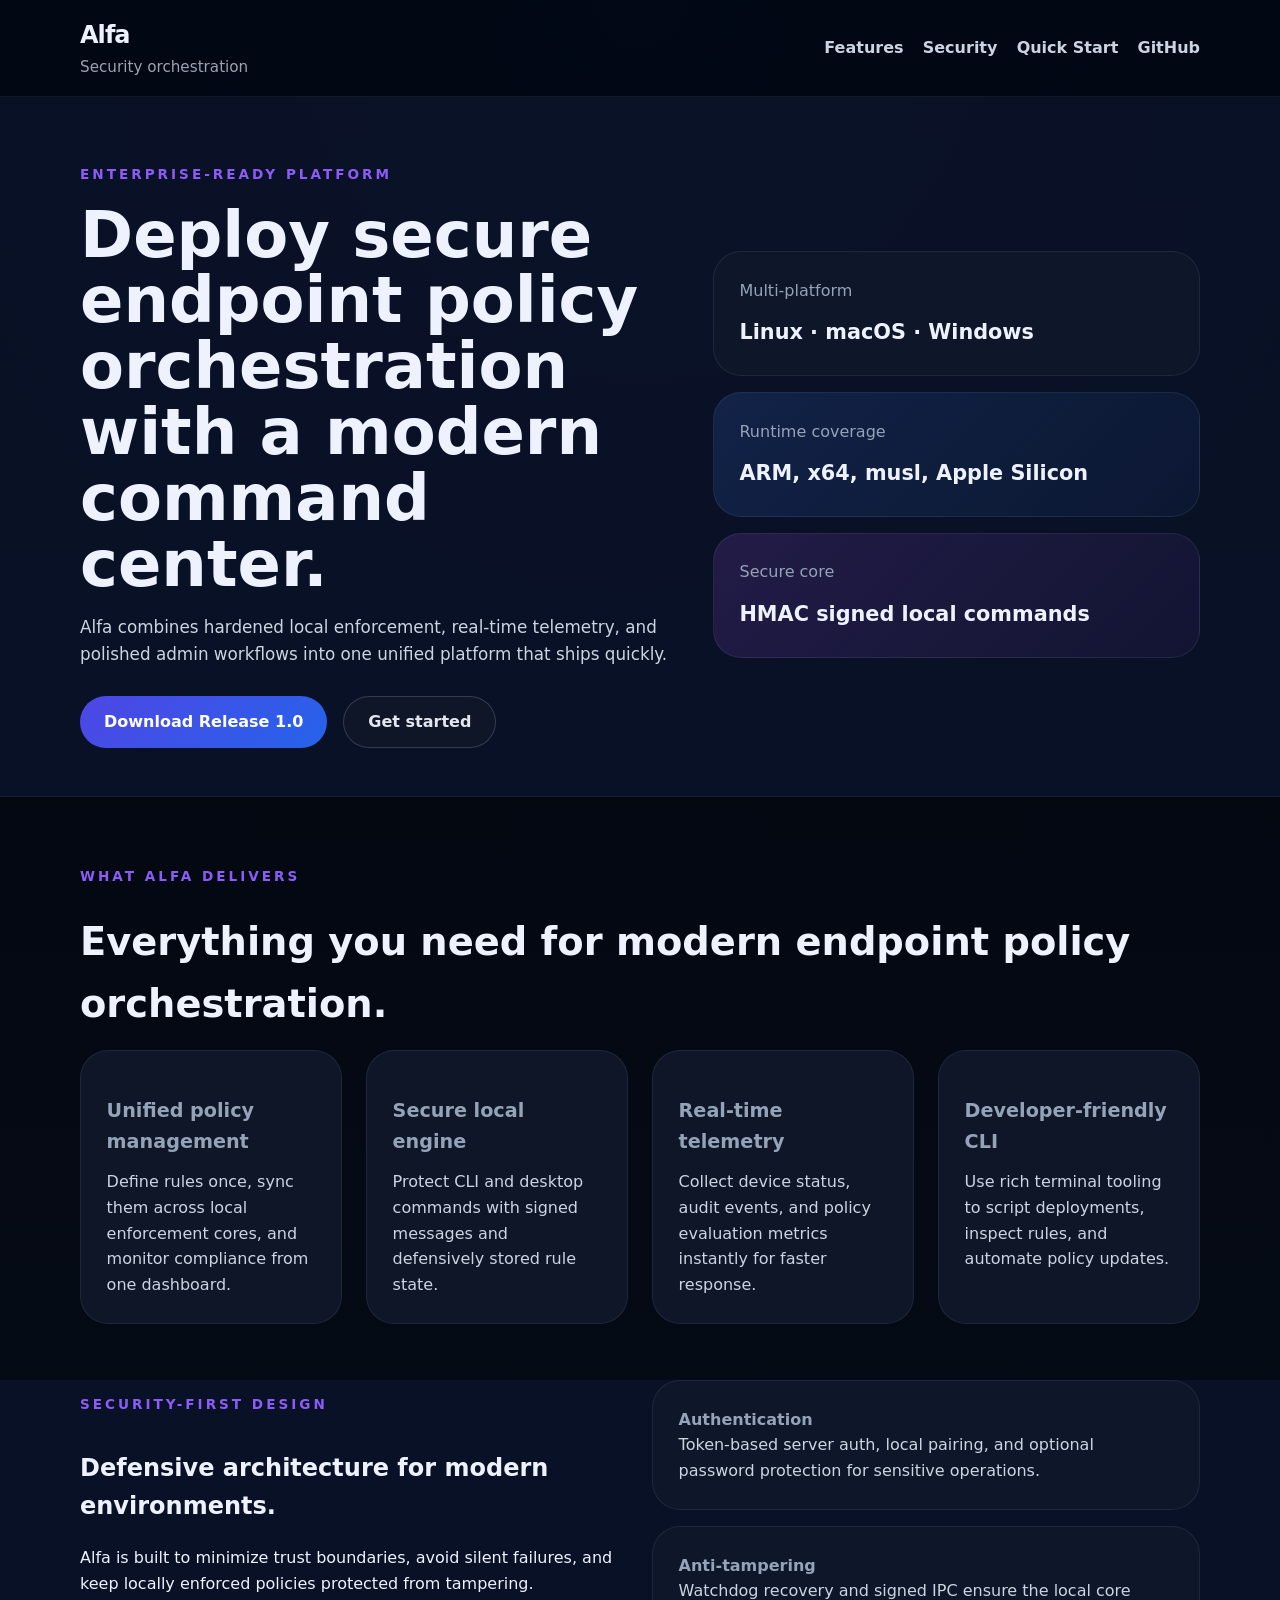
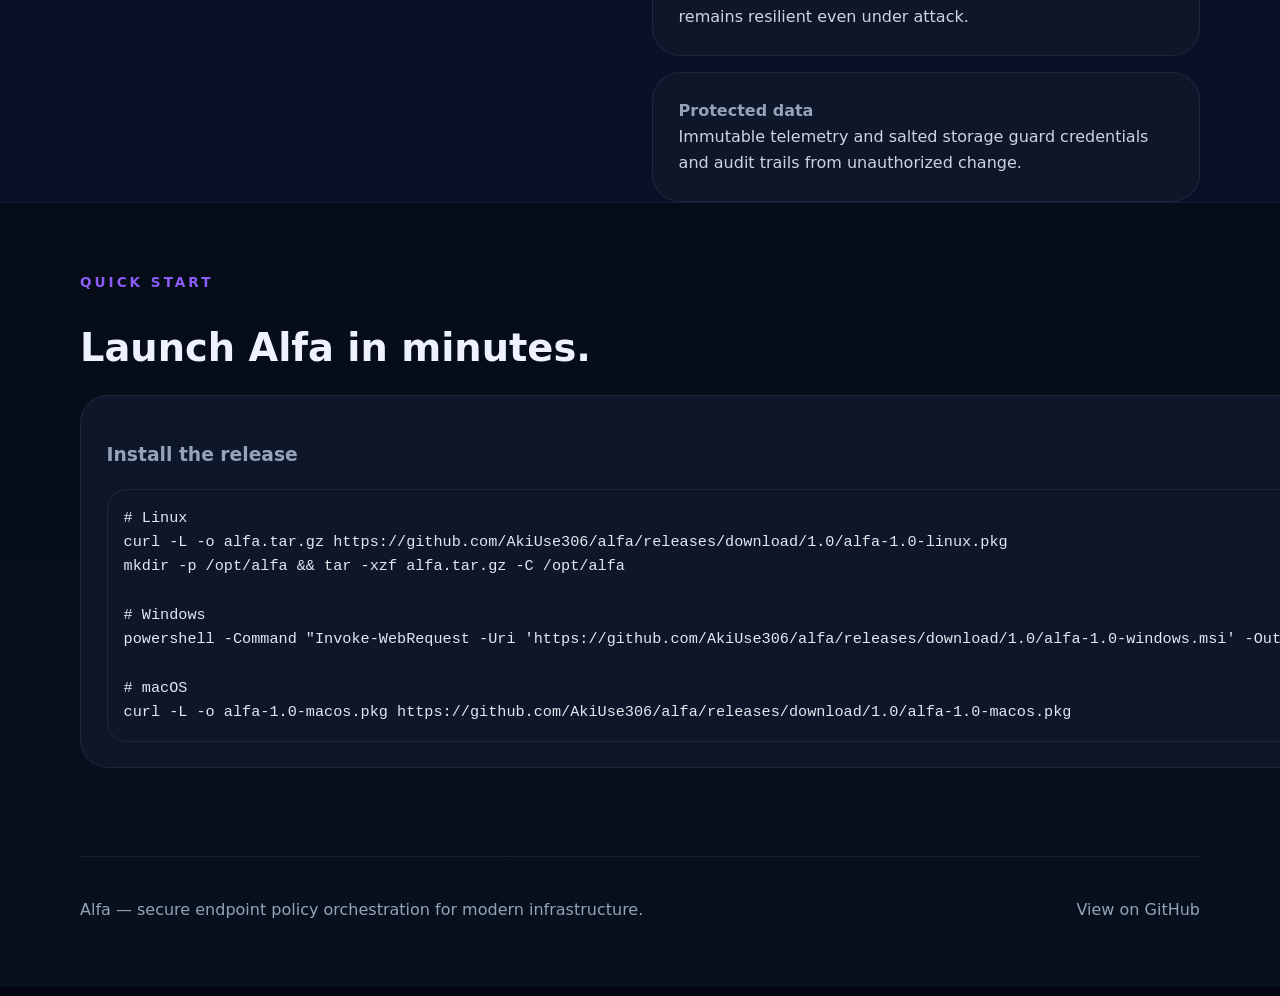
==== docs/index.html @ 62ff7dee "Add publishable GitHub Pages marketing site and Pages deployment workflow" ====
<!DOCTYPE html>
<html lang="en">
<head>
  <meta charset="UTF-8" />
  <meta name="viewport" content="width=device-width, initial-scale=1.0" />
  <title>Alfa | Modern Policy Orchestration</title>
  <link rel="stylesheet" href="./css/style.css" />
  <meta name="description" content="Alfa brings modern endpoint policy orchestration, secure local enforcement, and real-time telemetry into one premium platform." />
</head>
<body>
  <header class="site-header">
    <div class="container header-grid">
      <div class="brand">
        <strong>Alfa</strong>
        <span>Security orchestration</span>
      </div>
      <nav class="site-nav">
        <a href="#features">Features</a>
        <a href="#security">Security</a>
        <a href="#quickstart">Quick Start</a>
        <a href="https://github.com/AkiUse306/alfa" target="_blank" rel="noreferrer">GitHub</a>
      </nav>
    </div>
  </header>

  <main>
    <section class="hero section-primary">
      <div class="container hero-grid">
        <div class="hero-copy">
          <span class="eyebrow">Enterprise-ready platform</span>
          <h1>Deploy secure endpoint policy orchestration with a modern command center.</h1>
          <p>Alfa combines hardened local enforcement, real-time telemetry, and polished admin workflows into one unified platform that ships quickly.</p>
          <div class="hero-actions">
            <a class="button button-primary" href="https://github.com/AkiUse306/alfa/releases/tag/1.0" target="_blank" rel="noreferrer">Download Release 1.0</a>
            <a class="button button-secondary" href="#quickstart">Get started</a>
          </div>
        </div>
        <div class="hero-panel">
          <div class="stat-card">
            <span>Multi-platform</span>
            <strong>Linux · macOS · Windows</strong>
          </div>
          <div class="stat-card accent">
            <span>Runtime coverage</span>
            <strong>ARM, x64, musl, Apple Silicon</strong>
          </div>
          <div class="stat-card accent-secondary">
            <span>Secure core</span>
            <strong>HMAC signed local commands</strong>
          </div>
        </div>
      </div>
    </section>

    <section id="features" class="section-light">
      <div class="container section-header">
        <div>
          <p class="eyebrow">What Alfa delivers</p>
          <h2>Everything you need for modern endpoint policy orchestration.</h2>
        </div>
      </div>
      <div class="container cards-grid">
        <article class="feature-card">
          <h3>Unified policy management</h3>
          <p>Define rules once, sync them across local enforcement cores, and monitor compliance from one dashboard.</p>
        </article>
        <article class="feature-card">
          <h3>Secure local engine</h3>
          <p>Protect CLI and desktop commands with signed messages and defensively stored rule state.</p>
        </article>
        <article class="feature-card">
          <h3>Real-time telemetry</h3>
          <p>Collect device status, audit events, and policy evaluation metrics instantly for faster response.</p>
        </article>
        <article class="feature-card">
          <h3>Developer-friendly CLI</h3>
          <p>Use rich terminal tooling to script deployments, inspect rules, and automate policy updates.</p>
        </article>
      </div>
    </section>

    <section id="security" class="section-primary">
      <div class="container grid-2">
        <div>
          <p class="eyebrow">Security-first design</p>
          <h2>Defensive architecture for modern environments.</h2>
          <p>Alfa is built to minimize trust boundaries, avoid silent failures, and keep locally enforced policies protected from tampering.</p>
        </div>
        <div class="security-list">
          <div class="security-card">
            <strong>Authentication</strong>
            <p>Token-based server auth, local pairing, and optional password protection for sensitive operations.</p>
          </div>
          <div class="security-card">
            <strong>Anti-tampering</strong>
            <p>Watchdog recovery and signed IPC ensure the local core remains resilient even under attack.</p>
          </div>
          <div class="security-card">
            <strong>Protected data</strong>
            <p>Immutable telemetry and salted storage guard credentials and audit trails from unauthorized change.</p>
          </div>
        </div>
      </div>
    </section>

    <section id="quickstart" class="section-light">
      <div class="container section-header">
        <div>
          <p class="eyebrow">Quick start</p>
          <h2>Launch Alfa in minutes.</h2>
        </div>
      </div>
      <div class="container code-grid">
        <div class="code-panel">
          <h3>Install the release</h3>
          <pre><code># Linux
curl -L -o alfa.tar.gz https://github.com/AkiUse306/alfa/releases/download/1.0/alfa-1.0-linux.pkg
mkdir -p /opt/alfa && tar -xzf alfa.tar.gz -C /opt/alfa

# Windows
powershell -Command "Invoke-WebRequest -Uri 'https://github.com/AkiUse306/alfa/releases/download/1.0/alfa-1.0-windows.msi' -OutFile 'alfa-1.0-windows.msi'"

# macOS
curl -L -o alfa-1.0-macos.pkg https://github.com/AkiUse306/alfa/releases/download/1.0/alfa-1.0-macos.pkg</code></pre>
        </div>
        <div class="code-panel">
          <h3>Start the platform</h3>
          <pre><code># Start server
cd /opt/alfa/dist/server && dotnet Alfa.Server.dll

# Start CLI
cd /opt/alfa/dist/cli && dotnet Alfa.Cli.dll --help

# Open web admin
open http://localhost:5000</code></pre>
        </div>
      </div>
    </section>
  </main>

  <footer class="site-footer">
    <div class="container footer-grid">
      <p>Alfa — secure endpoint policy orchestration for modern infrastructure.</p>
      <a href="https://github.com/AkiUse306/alfa" target="_blank" rel="noreferrer">View on GitHub</a>
    </div>
  </footer>
</body>
</html>
---- docs/css/style.css ----
:root {
  color-scheme: dark;
  font-family: Inter, system-ui, -apple-system, BlinkMacSystemFont, 'Segoe UI', sans-serif;
  background: #050714;
  color: #eef2ff;
  line-height: 1.6;
}

* {
  box-sizing: border-box;
}

body {
  margin: 0;
  min-height: 100vh;
  background: radial-gradient(circle at top, rgba(96, 165, 250, 0.12), transparent 28%),
              linear-gradient(180deg, #02040c 0%, #07101d 100%);
}

a {
  color: inherit;
  text-decoration: none;
}

button,
input,
select,
textarea {
  font: inherit;
}

.container {
  width: min(1120px, calc(100% - 2rem));
  margin: 0 auto;
}

.site-header {
  position: sticky;
  top: 0;
  z-index: 10;
  background: rgba(2, 8, 20, 0.92);
  border-bottom: 1px solid rgba(148, 163, 184, 0.12);
}

.header-grid,
.hero-grid,
.section-header,
.cards-grid,
.grid-2,
.code-grid,
.footer-grid {
  display: grid;
  gap: 1.5rem;
}

.header-grid {
  grid-template-columns: 1fr auto;
  align-items: center;
  padding: 1rem 0;
}

.brand strong {
  display: block;
  font-size: 1.5rem;
  letter-spacing: -0.04em;
}

.brand span {
  color: #9ca3af;
  font-size: 0.95rem;
}

.site-nav {
  display: flex;
  flex-wrap: wrap;
  justify-content: flex-end;
  gap: 1.2rem;
}

.site-nav a {
  color: #cbd5e1;
  font-weight: 600;
}

.hero {
  padding: 4rem 0 3rem;
}

.section-primary {
  background: rgba(10, 18, 40, 0.9);
  border-bottom: 1px solid rgba(148, 163, 184, 0.08);
}

.section-light {
  padding: 3.5rem 0;
}

.hero-grid {
  grid-template-columns: minmax(0, 1.25fr) minmax(340px, 1fr);
  align-items: center;
}

.hero-copy {
  max-width: 620px;
}

.eyebrow {
  display: inline-flex;
  align-items: center;
  gap: 0.6rem;
  text-transform: uppercase;
  letter-spacing: 0.22em;
  color: #8b5cf6;
  font-size: 0.85rem;
  font-weight: 700;
}

.hero-copy h1 {
  font-size: clamp(2.6rem, 5vw, 4.2rem);
  margin: 1rem 0 1rem;
  line-height: 1.03;
}

.hero-copy p {
  max-width: 720px;
  margin: 0;
  color: #cbd5e1;
  font-size: 1.05rem;
}

.hero-actions {
  display: flex;
  flex-wrap: wrap;
  gap: 1rem;
  margin-top: 1.75rem;
}

.button {
  display: inline-flex;
  align-items: center;
  justify-content: center;
  min-height: 52px;
  padding: 0 1.5rem;
  border-radius: 999px;
  font-weight: 700;
  transition: transform 180ms ease, box-shadow 180ms ease;
}

.button:hover {
  transform: translateY(-1px);
}

.button-primary {
  background: linear-gradient(135deg, #4f46e5, #2563eb);
  color: #fff;
}

.button-secondary {
  border: 1px solid rgba(148, 163, 184, 0.28);
  color: #e2e8f0;
  background: rgba(15, 23, 42, 0.88);
}

.hero-panel {
  display: grid;
  gap: 1rem;
}

.stat-card,
.feature-card,
.security-card,
.code-panel {
  padding: 1.6rem;
  border-radius: 28px;
  background: rgba(15, 23, 42, 0.96);
  border: 1px solid rgba(148, 163, 184, 0.12);
}

.stat-card span,
.security-card strong,
.feature-card h3,
.code-panel h3 {
  color: #94a3b8;
}

.stat-card strong {
  display: block;
  margin-top: 0.8rem;
  font-size: 1.3rem;
}

.accent {
  background: linear-gradient(135deg, rgba(59, 130, 246, 0.16), rgba(59, 130, 246, 0.06));
}

.accent-secondary {
  background: linear-gradient(135deg, rgba(168, 85, 247, 0.16), rgba(168, 85, 247, 0.06));
}

.section-header {
  grid-template-columns: minmax(0, 1fr);
  padding-bottom: 1rem;
}

.section-header h2 {
  margin: 0.6rem 0 0;
  font-size: clamp(2rem, 3vw, 2.8rem);
}

.cards-grid {
  grid-template-columns: repeat(auto-fit, minmax(240px, 1fr));
}

.feature-card h3 {
  font-size: 1.2rem;
  margin-bottom: 0.75rem;
}

.feature-card p,
.security-card p,
.code-panel p {
  color: #cbd5e1;
  margin: 0;
}

.grid-2 {
  grid-template-columns: 1fr 1fr;
  align-items: start;
}

.security-list {
  display: grid;
  gap: 1rem;
}

.code-grid {
  grid-template-columns: 1.2fr 1fr;
}

.code-panel pre {
  margin: 1rem 0 0;
  background: rgba(15, 23, 42, 0.9);
  border: 1px solid rgba(148, 163, 184, 0.12);
  border-radius: 20px;
  padding: 1rem;
  overflow-x: auto;
  color: #e2e8f0;
  font-family: ui-monospace, SFMono-Regular, Menlo, Monaco, Consolas, "Liberation Mono", "Courier New", monospace;
  font-size: 0.95rem;
}

.site-footer {
  padding: 2rem 0 3rem;
}

.footer-grid {
  grid-template-columns: 1fr auto;
  align-items: center;
  border-top: 1px solid rgba(148, 163, 184, 0.12);
  padding-top: 1.5rem;
  color: #94a3b8;
}

@media (max-width: 900px) {
  .header-grid,
  .grid-2,
  .code-grid,
  .footer-grid {
    grid-template-columns: 1fr;
  }

  .site-nav {
    justify-content: center;
  }
}
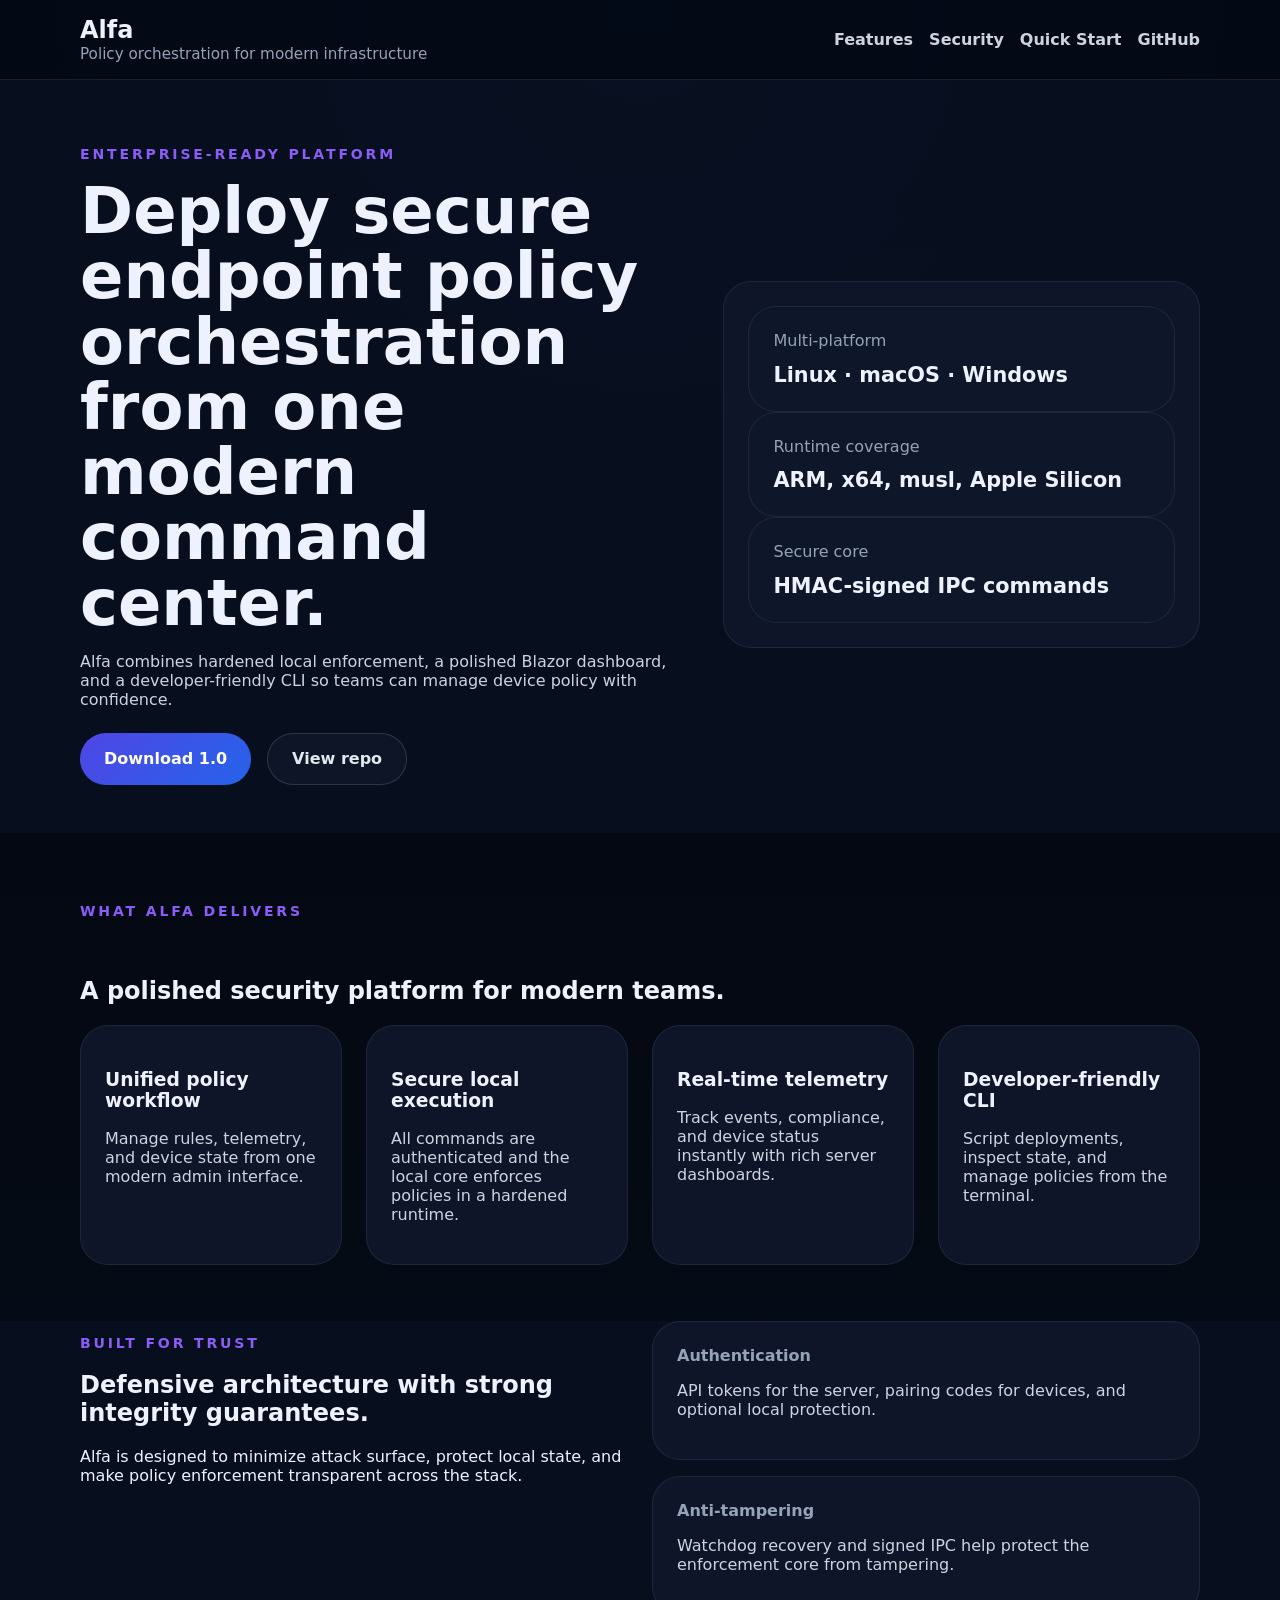
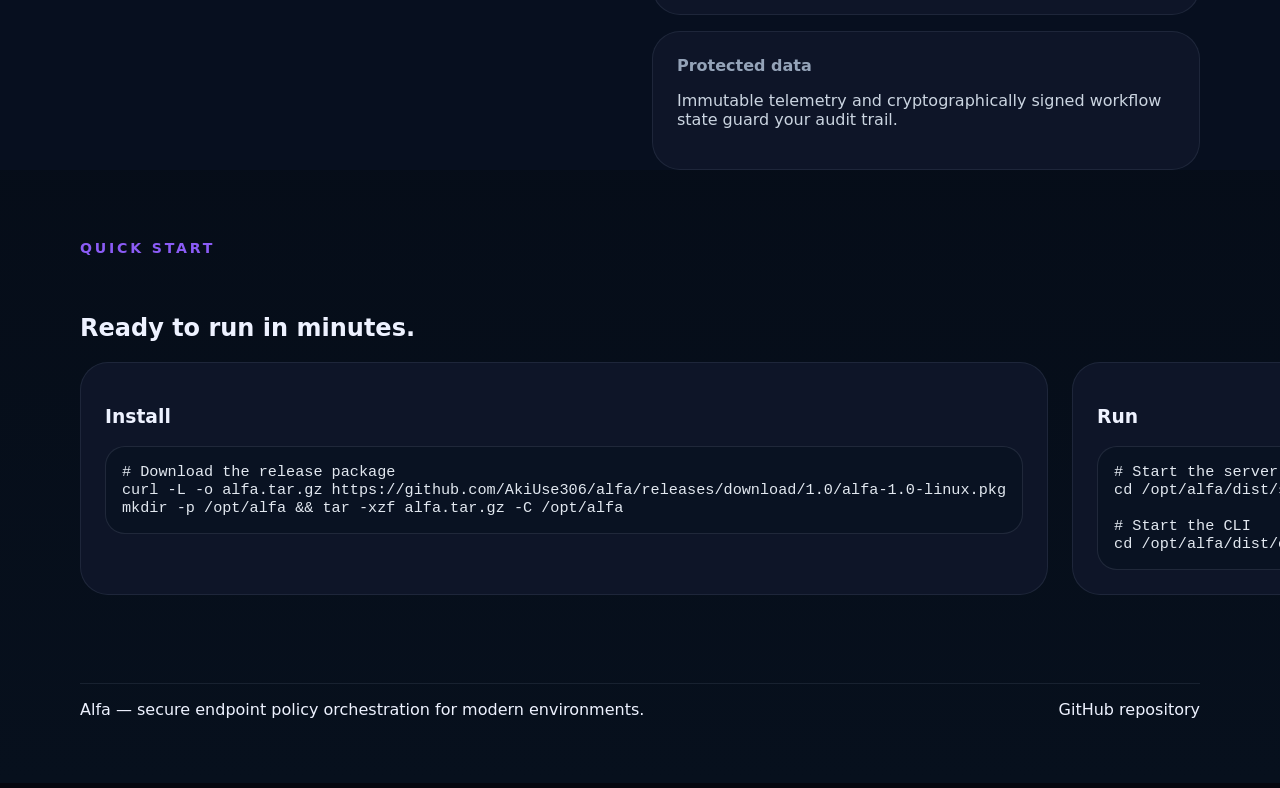
==== commit c6bec828: "Restore GitHub Pages static site and deployment workflow" ====
--- a/docs/index.html
+++ b/docs/index.html
@@ -3,22 +3,22 @@
 <head>
   <meta charset="UTF-8" />
   <meta name="viewport" content="width=device-width, initial-scale=1.0" />
-  <title>Alfa | Modern Policy Orchestration</title>
+  <title>Alfa | Modern Endpoint Policy Orchestration</title>
   <link rel="stylesheet" href="./css/style.css" />
-  <meta name="description" content="Alfa brings modern endpoint policy orchestration, secure local enforcement, and real-time telemetry into one premium platform." />
+  <meta name="description" content="Alfa is a modern endpoint policy orchestration platform with secure local enforcement, telemetry, and a polished admin experience." />
 </head>
 <body>
   <header class="site-header">
     <div class="container header-grid">
       <div class="brand">
         <strong>Alfa</strong>
-        <span>Security orchestration</span>
+        <span>Policy orchestration for modern infrastructure</span>
       </div>
       <nav class="site-nav">
         <a href="#features">Features</a>
         <a href="#security">Security</a>
         <a href="#quickstart">Quick Start</a>
-        <a href="https://github.com/AkiUse306/alfa" target="_blank" rel="noreferrer">GitHub</a>
+        <a href="https://github.com/AkiUse306/alfa" target="_blank" rel="noopener noreferrer">GitHub</a>
       </nav>
     </div>
   </header>
@@ -28,25 +28,25 @@
       <div class="container hero-grid">
         <div class="hero-copy">
           <span class="eyebrow">Enterprise-ready platform</span>
-          <h1>Deploy secure endpoint policy orchestration with a modern command center.</h1>
-          <p>Alfa combines hardened local enforcement, real-time telemetry, and polished admin workflows into one unified platform that ships quickly.</p>
+          <h1>Deploy secure endpoint policy orchestration from one modern command center.</h1>
+          <p>Alfa combines hardened local enforcement, a polished Blazor dashboard, and a developer-friendly CLI so teams can manage device policy with confidence.</p>
           <div class="hero-actions">
-            <a class="button button-primary" href="https://github.com/AkiUse306/alfa/releases/tag/1.0" target="_blank" rel="noreferrer">Download Release 1.0</a>
-            <a class="button button-secondary" href="#quickstart">Get started</a>
+            <a class="button button-primary" href="https://github.com/AkiUse306/alfa/releases/tag/1.0" target="_blank" rel="noopener noreferrer">Download 1.0</a>
+            <a class="button button-secondary" href="https://github.com/AkiUse306/alfa" target="_blank" rel="noopener noreferrer">View repo</a>
           </div>
         </div>
         <div class="hero-panel">
-          <div class="stat-card">
+          <div class="stat-card accent">
             <span>Multi-platform</span>
             <strong>Linux · macOS · Windows</strong>
           </div>
-          <div class="stat-card accent">
+          <div class="stat-card">
             <span>Runtime coverage</span>
             <strong>ARM, x64, musl, Apple Silicon</strong>
           </div>
           <div class="stat-card accent-secondary">
             <span>Secure core</span>
-            <strong>HMAC signed local commands</strong>
+            <strong>HMAC-signed IPC commands</strong>
           </div>
         </div>
       </div>
@@ -54,27 +54,25 @@
 
     <section id="features" class="section-light">
       <div class="container section-header">
-        <div>
-          <p class="eyebrow">What Alfa delivers</p>
-          <h2>Everything you need for modern endpoint policy orchestration.</h2>
-        </div>
+        <p class="eyebrow">What Alfa delivers</p>
+        <h2>A polished security platform for modern teams.</h2>
       </div>
       <div class="container cards-grid">
         <article class="feature-card">
-          <h3>Unified policy management</h3>
-          <p>Define rules once, sync them across local enforcement cores, and monitor compliance from one dashboard.</p>
+          <h3>Unified policy workflow</h3>
+          <p>Manage rules, telemetry, and device state from one modern admin interface.</p>
         </article>
         <article class="feature-card">
-          <h3>Secure local engine</h3>
-          <p>Protect CLI and desktop commands with signed messages and defensively stored rule state.</p>
+          <h3>Secure local execution</h3>
+          <p>All commands are authenticated and the local core enforces policies in a hardened runtime.</p>
         </article>
         <article class="feature-card">
           <h3>Real-time telemetry</h3>
-          <p>Collect device status, audit events, and policy evaluation metrics instantly for faster response.</p>
+          <p>Track events, compliance, and device status instantly with rich server dashboards.</p>
         </article>
         <article class="feature-card">
           <h3>Developer-friendly CLI</h3>
-          <p>Use rich terminal tooling to script deployments, inspect rules, and automate policy updates.</p>
+          <p>Script deployments, inspect state, and manage policies from the terminal.</p>
         </article>
       </div>
     </section>
@@ -82,22 +80,22 @@
     <section id="security" class="section-primary">
       <div class="container grid-2">
         <div>
-          <p class="eyebrow">Security-first design</p>
-          <h2>Defensive architecture for modern environments.</h2>
-          <p>Alfa is built to minimize trust boundaries, avoid silent failures, and keep locally enforced policies protected from tampering.</p>
+          <p class="eyebrow">Built for trust</p>
+          <h2>Defensive architecture with strong integrity guarantees.</h2>
+          <p>Alfa is designed to minimize attack surface, protect local state, and make policy enforcement transparent across the stack.</p>
         </div>
         <div class="security-list">
           <div class="security-card">
             <strong>Authentication</strong>
-            <p>Token-based server auth, local pairing, and optional password protection for sensitive operations.</p>
+            <p>API tokens for the server, pairing codes for devices, and optional local protection.</p>
           </div>
           <div class="security-card">
             <strong>Anti-tampering</strong>
-            <p>Watchdog recovery and signed IPC ensure the local core remains resilient even under attack.</p>
+            <p>Watchdog recovery and signed IPC help protect the enforcement core from tampering.</p>
           </div>
           <div class="security-card">
             <strong>Protected data</strong>
-            <p>Immutable telemetry and salted storage guard credentials and audit trails from unauthorized change.</p>
+            <p>Immutable telemetry and cryptographically signed workflow state guard your audit trail.</p>
           </div>
         </div>
       </div>
@@ -105,34 +103,23 @@
 
     <section id="quickstart" class="section-light">
       <div class="container section-header">
-        <div>
-          <p class="eyebrow">Quick start</p>
-          <h2>Launch Alfa in minutes.</h2>
-        </div>
+        <p class="eyebrow">Quick start</p>
+        <h2>Ready to run in minutes.</h2>
       </div>
       <div class="container code-grid">
         <div class="code-panel">
-          <h3>Install the release</h3>
-          <pre><code># Linux
+          <h3>Install</h3>
+          <pre><code># Download the release package
 curl -L -o alfa.tar.gz https://github.com/AkiUse306/alfa/releases/download/1.0/alfa-1.0-linux.pkg
-mkdir -p /opt/alfa && tar -xzf alfa.tar.gz -C /opt/alfa
-
-# Windows
-powershell -Command "Invoke-WebRequest -Uri 'https://github.com/AkiUse306/alfa/releases/download/1.0/alfa-1.0-windows.msi' -OutFile 'alfa-1.0-windows.msi'"
-
-# macOS
-curl -L -o alfa-1.0-macos.pkg https://github.com/AkiUse306/alfa/releases/download/1.0/alfa-1.0-macos.pkg</code></pre>
+mkdir -p /opt/alfa && tar -xzf alfa.tar.gz -C /opt/alfa</code></pre>
         </div>
         <div class="code-panel">
-          <h3>Start the platform</h3>
-          <pre><code># Start server
+          <h3>Run</h3>
+          <pre><code># Start the server
 cd /opt/alfa/dist/server && dotnet Alfa.Server.dll
 
-# Start CLI
-cd /opt/alfa/dist/cli && dotnet Alfa.Cli.dll --help
-
-# Open web admin
-open http://localhost:5000</code></pre>
+# Start the CLI
+cd /opt/alfa/dist/cli && dotnet Alfa.Cli.dll --help</code></pre>
         </div>
       </div>
     </section>
@@ -140,8 +127,8 @@
 
   <footer class="site-footer">
     <div class="container footer-grid">
-      <p>Alfa — secure endpoint policy orchestration for modern infrastructure.</p>
-      <a href="https://github.com/AkiUse306/alfa" target="_blank" rel="noreferrer">View on GitHub</a>
+      <p>Alfa — secure endpoint policy orchestration for modern environments.</p>
+      <a href="https://github.com/AkiUse306/alfa" target="_blank" rel="noopener noreferrer">GitHub repository</a>
     </div>
   </footer>
 </body>
--- a/docs/css/style.css
+++ b/docs/css/style.css
@@ -1,9 +1,8 @@
 :root {
   color-scheme: dark;
   font-family: Inter, system-ui, -apple-system, BlinkMacSystemFont, 'Segoe UI', sans-serif;
-  background: #050714;
+  background: #05070f;
   color: #eef2ff;
-  line-height: 1.6;
 }
 
 * {
@@ -13,20 +12,13 @@
 body {
   margin: 0;
   min-height: 100vh;
-  background: radial-gradient(circle at top, rgba(96, 165, 250, 0.12), transparent 28%),
+  background: radial-gradient(circle at top, rgba(59, 130, 246, 0.16), transparent 26%),
               linear-gradient(180deg, #02040c 0%, #07101d 100%);
 }
 
 a {
   color: inherit;
   text-decoration: none;
-}
-
-button,
-input,
-select,
-textarea {
-  font: inherit;
 }
 
 .container {
@@ -38,8 +30,8 @@
   position: sticky;
   top: 0;
   z-index: 10;
-  background: rgba(2, 8, 20, 0.92);
-  border-bottom: 1px solid rgba(148, 163, 184, 0.12);
+  background: rgba(4, 10, 22, 0.94);
+  border-bottom: 1px solid rgba(148, 163, 184, 0.15);
 }
 
 .header-grid,
@@ -62,11 +54,10 @@
 .brand strong {
   display: block;
   font-size: 1.5rem;
-  letter-spacing: -0.04em;
 }
 
 .brand span {
-  color: #9ca3af;
+  color: #94a3b8;
   font-size: 0.95rem;
 }
 
@@ -74,7 +65,7 @@
   display: flex;
   flex-wrap: wrap;
   justify-content: flex-end;
-  gap: 1.2rem;
+  gap: 1rem;
 }
 
 .site-nav a {
@@ -87,8 +78,7 @@
 }
 
 .section-primary {
-  background: rgba(10, 18, 40, 0.9);
-  border-bottom: 1px solid rgba(148, 163, 184, 0.08);
+  background: rgba(8, 16, 32, 0.92);
 }
 
 .section-light {
@@ -96,43 +86,36 @@
 }
 
 .hero-grid {
-  grid-template-columns: minmax(0, 1.25fr) minmax(340px, 1fr);
-  align-items: center;
-}
-
-.hero-copy {
-  max-width: 620px;
+  grid-template-columns: minmax(0, 1.3fr) minmax(320px, 1fr);
+  align-items: center;
+}
+
+.hero-copy h1 {
+  margin: 1rem 0 1rem;
+  font-size: clamp(2.6rem, 5vw, 4rem);
+  line-height: 1.02;
+}
+
+.hero-copy p,
+.feature-card p,
+.security-card p,
+.code-panel p {
+  color: #cbd5e1;
 }
 
 .eyebrow {
-  display: inline-flex;
-  align-items: center;
-  gap: 0.6rem;
   text-transform: uppercase;
-  letter-spacing: 0.22em;
+  letter-spacing: 0.2em;
   color: #8b5cf6;
-  font-size: 0.85rem;
+  font-size: 0.88rem;
   font-weight: 700;
-}
-
-.hero-copy h1 {
-  font-size: clamp(2.6rem, 5vw, 4.2rem);
-  margin: 1rem 0 1rem;
-  line-height: 1.03;
-}
-
-.hero-copy p {
-  max-width: 720px;
-  margin: 0;
-  color: #cbd5e1;
-  font-size: 1.05rem;
 }
 
 .hero-actions {
   display: flex;
   flex-wrap: wrap;
   gap: 1rem;
-  margin-top: 1.75rem;
+  margin-top: 1.5rem;
 }
 
 .button {
@@ -143,7 +126,7 @@
   padding: 0 1.5rem;
   border-radius: 999px;
   font-weight: 700;
-  transition: transform 180ms ease, box-shadow 180ms ease;
+  transition: transform 180ms ease;
 }
 
 .button:hover {
@@ -156,30 +139,24 @@
 }
 
 .button-secondary {
-  border: 1px solid rgba(148, 163, 184, 0.28);
+  border: 1px solid rgba(148, 163, 184, 0.24);
   color: #e2e8f0;
   background: rgba(15, 23, 42, 0.88);
 }
 
-.hero-panel {
-  display: grid;
-  gap: 1rem;
-}
-
+.hero-panel,
 .stat-card,
 .feature-card,
 .security-card,
 .code-panel {
-  padding: 1.6rem;
+  padding: 1.5rem;
   border-radius: 28px;
-  background: rgba(15, 23, 42, 0.96);
+  background: rgba(15, 23, 42, 0.94);
   border: 1px solid rgba(148, 163, 184, 0.12);
 }
 
 .stat-card span,
-.security-card strong,
-.feature-card h3,
-.code-panel h3 {
+.security-card strong {
   color: #94a3b8;
 }
 
@@ -189,38 +166,8 @@
   font-size: 1.3rem;
 }
 
-.accent {
-  background: linear-gradient(135deg, rgba(59, 130, 246, 0.16), rgba(59, 130, 246, 0.06));
-}
-
-.accent-secondary {
-  background: linear-gradient(135deg, rgba(168, 85, 247, 0.16), rgba(168, 85, 247, 0.06));
-}
-
-.section-header {
-  grid-template-columns: minmax(0, 1fr);
-  padding-bottom: 1rem;
-}
-
-.section-header h2 {
-  margin: 0.6rem 0 0;
-  font-size: clamp(2rem, 3vw, 2.8rem);
-}
-
 .cards-grid {
   grid-template-columns: repeat(auto-fit, minmax(240px, 1fr));
-}
-
-.feature-card h3 {
-  font-size: 1.2rem;
-  margin-bottom: 0.75rem;
-}
-
-.feature-card p,
-.security-card p,
-.code-panel p {
-  color: #cbd5e1;
-  margin: 0;
 }
 
 .grid-2 {
@@ -239,10 +186,10 @@
 
 .code-panel pre {
   margin: 1rem 0 0;
-  background: rgba(15, 23, 42, 0.9);
-  border: 1px solid rgba(148, 163, 184, 0.12);
+  padding: 1rem;
+  background: rgba(10, 18, 34, 0.95);
+  border: 1px solid rgba(148, 163, 184, 0.16);
   border-radius: 20px;
-  padding: 1rem;
   overflow-x: auto;
   color: #e2e8f0;
   font-family: ui-monospace, SFMono-Regular, Menlo, Monaco, Consolas, "Liberation Mono", "Courier New", monospace;
@@ -257,12 +204,11 @@
   grid-template-columns: 1fr auto;
   align-items: center;
   border-top: 1px solid rgba(148, 163, 184, 0.12);
-  padding-top: 1.5rem;
-  color: #94a3b8;
 }
 
 @media (max-width: 900px) {
   .header-grid,
+  .hero-grid,
   .grid-2,
   .code-grid,
   .footer-grid {
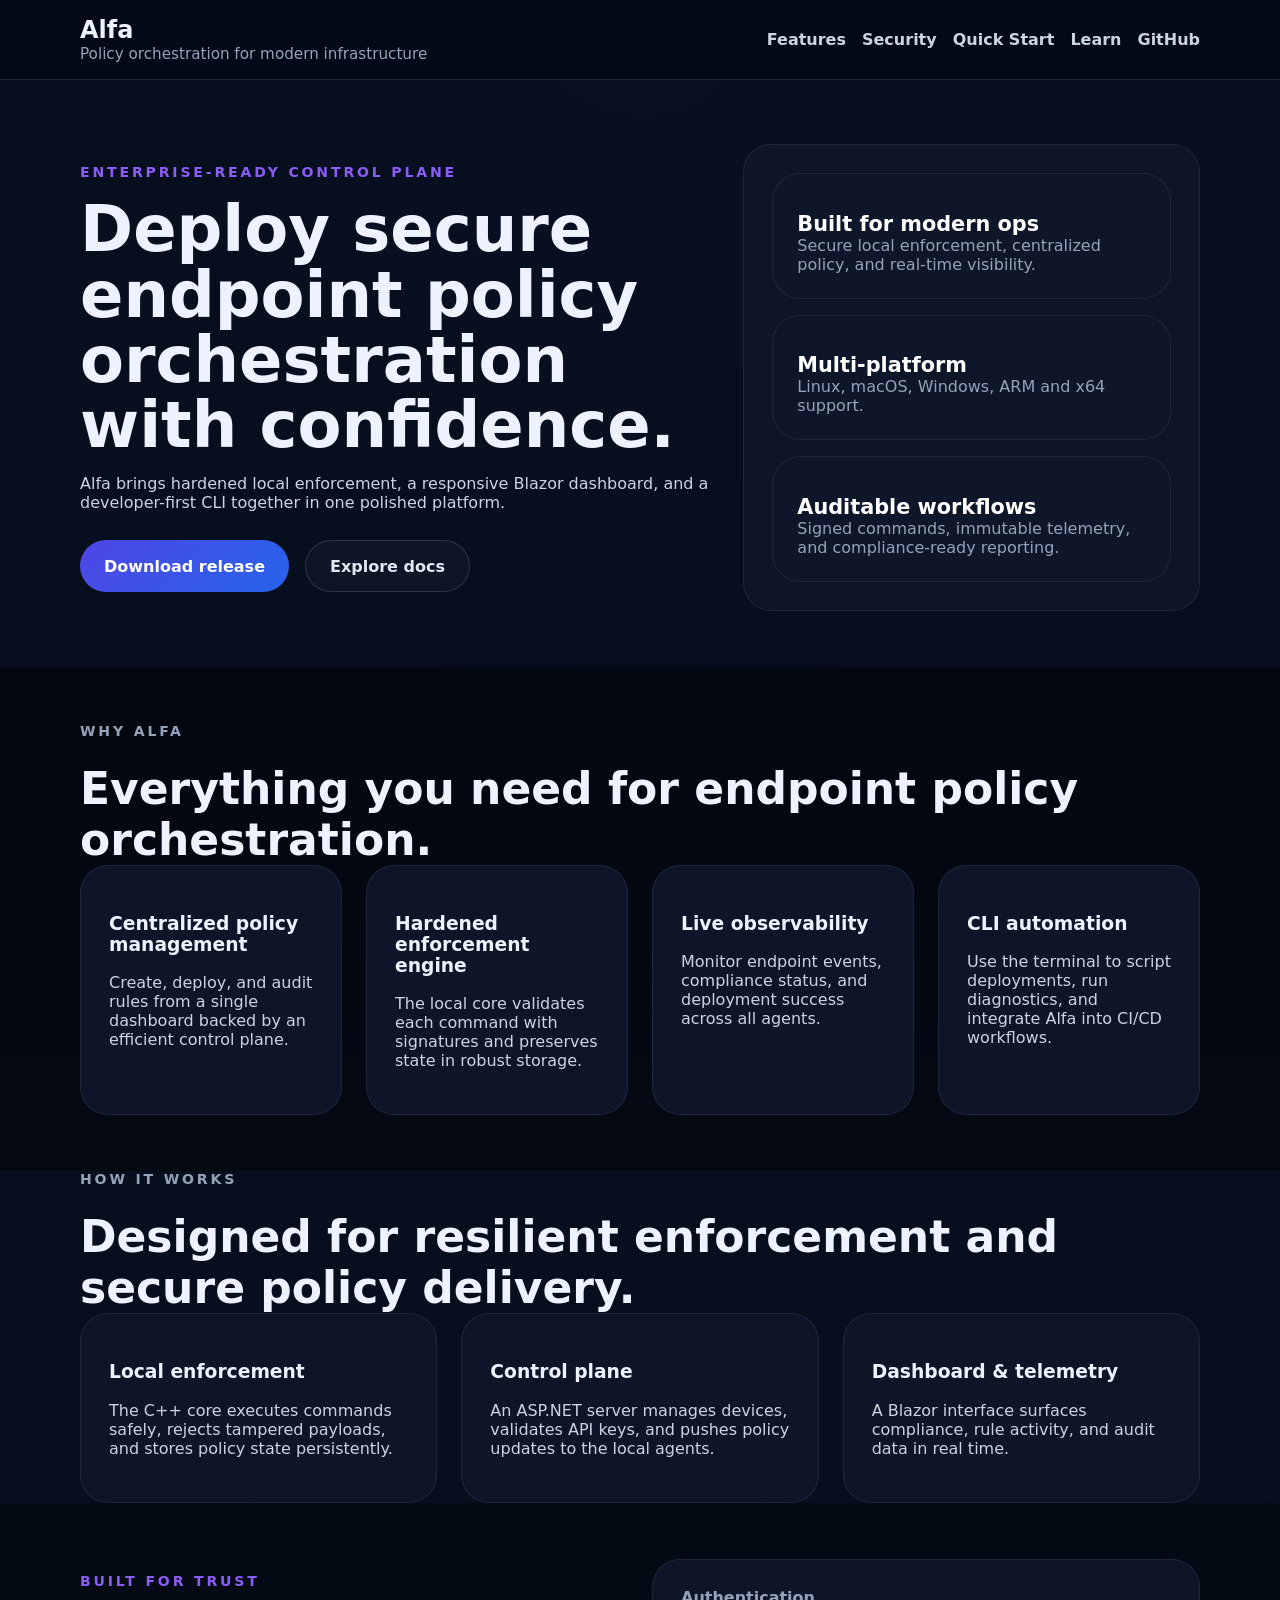
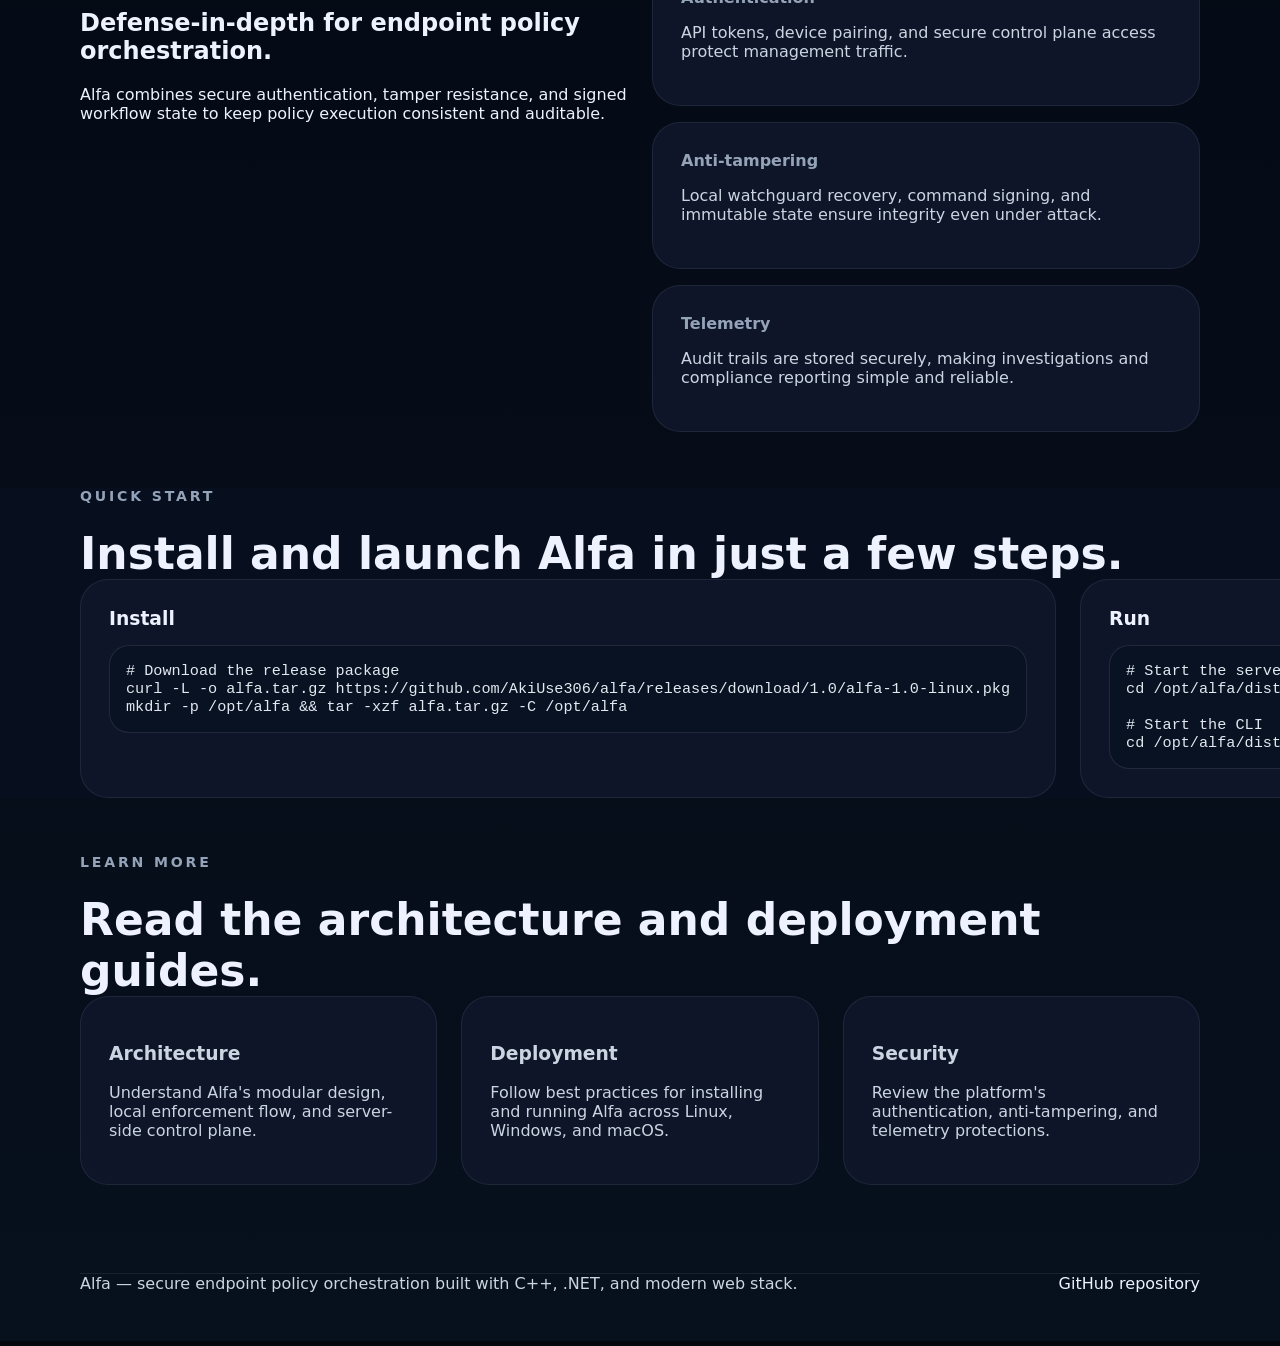
==== commit 73c5ec53: "Improve GitHub Pages landing page with polished layout, richer features, and updated styling" ====
--- a/docs/index.html
+++ b/docs/index.html
@@ -18,6 +18,7 @@
         <a href="#features">Features</a>
         <a href="#security">Security</a>
         <a href="#quickstart">Quick Start</a>
+        <a href="#learn-more">Learn</a>
         <a href="https://github.com/AkiUse306/alfa" target="_blank" rel="noopener noreferrer">GitHub</a>
       </nav>
     </div>
@@ -27,26 +28,27 @@
     <section class="hero section-primary">
       <div class="container hero-grid">
         <div class="hero-copy">
-          <span class="eyebrow">Enterprise-ready platform</span>
-          <h1>Deploy secure endpoint policy orchestration from one modern command center.</h1>
-          <p>Alfa combines hardened local enforcement, a polished Blazor dashboard, and a developer-friendly CLI so teams can manage device policy with confidence.</p>
+          <span class="eyebrow">Enterprise-ready control plane</span>
+          <h1>Deploy secure endpoint policy orchestration with confidence.</h1>
+          <p>Alfa brings hardened local enforcement, a responsive Blazor dashboard, and a developer-first CLI together in one polished platform.</p>
           <div class="hero-actions">
-            <a class="button button-primary" href="https://github.com/AkiUse306/alfa/releases/tag/1.0" target="_blank" rel="noopener noreferrer">Download 1.0</a>
-            <a class="button button-secondary" href="https://github.com/AkiUse306/alfa" target="_blank" rel="noopener noreferrer">View repo</a>
+            <a class="button button-primary" href="https://github.com/AkiUse306/alfa/releases/tag/1.0" target="_blank" rel="noopener noreferrer">Download release</a>
+            <a class="button button-secondary" href="./architecture.md">Explore docs</a>
           </div>
         </div>
+
         <div class="hero-panel">
           <div class="stat-card accent">
-            <span>Multi-platform</span>
-            <strong>Linux · macOS · Windows</strong>
+            <strong>Built for modern ops</strong>
+            <span>Secure local enforcement, centralized policy, and real-time visibility.</span>
           </div>
           <div class="stat-card">
-            <span>Runtime coverage</span>
-            <strong>ARM, x64, musl, Apple Silicon</strong>
+            <strong>Multi-platform</strong>
+            <span>Linux, macOS, Windows, ARM and x64 support.</span>
           </div>
           <div class="stat-card accent-secondary">
-            <span>Secure core</span>
-            <strong>HMAC-signed IPC commands</strong>
+            <strong>Auditable workflows</strong>
+            <span>Signed commands, immutable telemetry, and compliance-ready reporting.</span>
           </div>
         </div>
       </div>
@@ -54,57 +56,78 @@
 
     <section id="features" class="section-light">
       <div class="container section-header">
-        <p class="eyebrow">What Alfa delivers</p>
-        <h2>A polished security platform for modern teams.</h2>
+        <p class="eyebrow">Why Alfa</p>
+        <h2>Everything you need for endpoint policy orchestration.</h2>
       </div>
       <div class="container cards-grid">
         <article class="feature-card">
-          <h3>Unified policy workflow</h3>
-          <p>Manage rules, telemetry, and device state from one modern admin interface.</p>
+          <h3>Centralized policy management</h3>
+          <p>Create, deploy, and audit rules from a single dashboard backed by an efficient control plane.</p>
         </article>
         <article class="feature-card">
-          <h3>Secure local execution</h3>
-          <p>All commands are authenticated and the local core enforces policies in a hardened runtime.</p>
+          <h3>Hardened enforcement engine</h3>
+          <p>The local core validates each command with signatures and preserves state in robust storage.</p>
         </article>
         <article class="feature-card">
-          <h3>Real-time telemetry</h3>
-          <p>Track events, compliance, and device status instantly with rich server dashboards.</p>
+          <h3>Live observability</h3>
+          <p>Monitor endpoint events, compliance status, and deployment success across all agents.</p>
         </article>
         <article class="feature-card">
-          <h3>Developer-friendly CLI</h3>
-          <p>Script deployments, inspect state, and manage policies from the terminal.</p>
+          <h3>CLI automation</h3>
+          <p>Use the terminal to script deployments, run diagnostics, and integrate Alfa into CI/CD workflows.</p>
         </article>
       </div>
     </section>
 
-    <section id="security" class="section-primary">
+    <section id="how-it-works" class="section-primary">
+      <div class="container section-header">
+        <p class="eyebrow">How it works</p>
+        <h2>Designed for resilient enforcement and secure policy delivery.</h2>
+      </div>
+      <div class="container cards-grid">
+        <article class="feature-card">
+          <h3>Local enforcement</h3>
+          <p>The C++ core executes commands safely, rejects tampered payloads, and stores policy state persistently.</p>
+        </article>
+        <article class="feature-card">
+          <h3>Control plane</h3>
+          <p>An ASP.NET server manages devices, validates API keys, and pushes policy updates to the local agents.</p>
+        </article>
+        <article class="feature-card">
+          <h3>Dashboard & telemetry</h3>
+          <p>A Blazor interface surfaces compliance, rule activity, and audit data in real time.</p>
+        </article>
+      </div>
+    </section>
+
+    <section id="security" class="section-light">
       <div class="container grid-2">
         <div>
           <p class="eyebrow">Built for trust</p>
-          <h2>Defensive architecture with strong integrity guarantees.</h2>
-          <p>Alfa is designed to minimize attack surface, protect local state, and make policy enforcement transparent across the stack.</p>
+          <h2>Defense-in-depth for endpoint policy orchestration.</h2>
+          <p>Alfa combines secure authentication, tamper resistance, and signed workflow state to keep policy execution consistent and auditable.</p>
         </div>
         <div class="security-list">
           <div class="security-card">
             <strong>Authentication</strong>
-            <p>API tokens for the server, pairing codes for devices, and optional local protection.</p>
+            <p>API tokens, device pairing, and secure control plane access protect management traffic.</p>
           </div>
           <div class="security-card">
             <strong>Anti-tampering</strong>
-            <p>Watchdog recovery and signed IPC help protect the enforcement core from tampering.</p>
+            <p>Local watchguard recovery, command signing, and immutable state ensure integrity even under attack.</p>
           </div>
           <div class="security-card">
-            <strong>Protected data</strong>
-            <p>Immutable telemetry and cryptographically signed workflow state guard your audit trail.</p>
+            <strong>Telemetry</strong>
+            <p>Audit trails are stored securely, making investigations and compliance reporting simple and reliable.</p>
           </div>
         </div>
       </div>
     </section>
 
-    <section id="quickstart" class="section-light">
+    <section id="quickstart" class="section-primary">
       <div class="container section-header">
         <p class="eyebrow">Quick start</p>
-        <h2>Ready to run in minutes.</h2>
+        <h2>Install and launch Alfa in just a few steps.</h2>
       </div>
       <div class="container code-grid">
         <div class="code-panel">
@@ -123,11 +146,32 @@
         </div>
       </div>
     </section>
+
+    <section id="learn-more" class="section-light learn-more">
+      <div class="container section-header">
+        <p class="eyebrow">Learn more</p>
+        <h2>Read the architecture and deployment guides.</h2>
+      </div>
+      <div class="container cards-grid">
+        <article class="feature-card">
+          <h3><a href="architecture.md">Architecture</a></h3>
+          <p>Understand Alfa's modular design, local enforcement flow, and server-side control plane.</p>
+        </article>
+        <article class="feature-card">
+          <h3><a href="deployment.md">Deployment</a></h3>
+          <p>Follow best practices for installing and running Alfa across Linux, Windows, and macOS.</p>
+        </article>
+        <article class="feature-card">
+          <h3><a href="security.md">Security</a></h3>
+          <p>Review the platform's authentication, anti-tampering, and telemetry protections.</p>
+        </article>
+      </div>
+    </section>
   </main>
 
   <footer class="site-footer">
     <div class="container footer-grid">
-      <p>Alfa — secure endpoint policy orchestration for modern environments.</p>
+      <p>Alfa — secure endpoint policy orchestration built with C++, .NET, and modern web stack.</p>
       <a href="https://github.com/AkiUse306/alfa" target="_blank" rel="noopener noreferrer">GitHub repository</a>
     </div>
   </footer>
--- a/docs/css/style.css
+++ b/docs/css/style.css
@@ -12,13 +12,20 @@
 body {
   margin: 0;
   min-height: 100vh;
-  background: radial-gradient(circle at top, rgba(59, 130, 246, 0.16), transparent 26%),
+  background: radial-gradient(circle at top, rgba(59, 130, 246, 0.16), transparent 24%),
               linear-gradient(180deg, #02040c 0%, #07101d 100%);
 }
 
 a {
   color: inherit;
   text-decoration: none;
+}
+
+button,
+input,
+textarea,
+select {
+  font: inherit;
 }
 
 .container {
@@ -30,8 +37,9 @@
   position: sticky;
   top: 0;
   z-index: 10;
-  background: rgba(4, 10, 22, 0.94);
-  border-bottom: 1px solid rgba(148, 163, 184, 0.15);
+  background: rgba(4, 10, 22, 0.96);
+  border-bottom: 1px solid rgba(148, 163, 184, 0.18);
+  backdrop-filter: blur(12px);
 }
 
 .header-grid,
@@ -71,10 +79,15 @@
 .site-nav a {
   color: #cbd5e1;
   font-weight: 600;
+  transition: color 150ms ease;
+}
+
+.site-nav a:hover {
+  color: #fff;
 }
 
 .hero {
-  padding: 4rem 0 3rem;
+  padding: 4rem 0 3.5rem;
 }
 
 .section-primary {
@@ -86,7 +99,7 @@
 }
 
 .hero-grid {
-  grid-template-columns: minmax(0, 1.3fr) minmax(320px, 1fr);
+  grid-template-columns: minmax(0, 1.4fr) minmax(320px, 1fr);
   align-items: center;
 }
 
@@ -115,7 +128,7 @@
   display: flex;
   flex-wrap: wrap;
   gap: 1rem;
-  margin-top: 1.5rem;
+  margin-top: 1.75rem;
 }
 
 .button {
@@ -126,11 +139,12 @@
   padding: 0 1.5rem;
   border-radius: 999px;
   font-weight: 700;
-  transition: transform 180ms ease;
+  transition: transform 180ms ease, box-shadow 180ms ease;
 }
 
 .button:hover {
   transform: translateY(-1px);
+  box-shadow: 0 20px 40px rgba(29, 78, 216, 0.18);
 }
 
 .button-primary {
@@ -149,21 +163,43 @@
 .feature-card,
 .security-card,
 .code-panel {
-  padding: 1.5rem;
+  padding: 1.75rem;
   border-radius: 28px;
   background: rgba(15, 23, 42, 0.94);
   border: 1px solid rgba(148, 163, 184, 0.12);
 }
 
+.hero-panel {
+  display: grid;
+  gap: 1rem;
+}
+
+.hero-panel .stat-card {
+  padding: 1.5rem;
+}
+
+.stat-card strong {
+  display: block;
+  margin-top: 0.85rem;
+  font-size: 1.3rem;
+  color: #fff;
+}
+
 .stat-card span,
 .security-card strong {
   color: #94a3b8;
 }
 
-.stat-card strong {
-  display: block;
-  margin-top: 0.8rem;
-  font-size: 1.3rem;
+.feature-card {
+  transition: transform 180ms ease, border-color 180ms ease, background 180ms ease;
+}
+
+.feature-card:hover,
+.security-card:hover,
+.code-panel:hover {
+  transform: translateY(-2px);
+  border-color: rgba(148, 163, 184, 0.25);
+  background: rgba(15, 23, 42, 1);
 }
 
 .cards-grid {
@@ -178,6 +214,11 @@
 .security-list {
   display: grid;
   gap: 1rem;
+}
+
+.security-card strong {
+  display: block;
+  margin-bottom: 0.6rem;
 }
 
 .code-grid {
@@ -196,6 +237,29 @@
   font-size: 0.95rem;
 }
 
+.code-panel h3 {
+  margin: 0;
+}
+
+.learn-more .feature-card a {
+  color: #cbd5e1;
+  text-decoration: none;
+}
+
+.learn-more .feature-card a:hover {
+  color: #fff;
+}
+
+.section-header h2 {
+  margin: 0;
+  font-size: clamp(2rem, 4vw, 2.75rem);
+}
+
+.section-header p {
+  margin: 0;
+  color: #94a3b8;
+}
+
 .site-footer {
   padding: 2rem 0 3rem;
 }
@@ -204,6 +268,11 @@
   grid-template-columns: 1fr auto;
   align-items: center;
   border-top: 1px solid rgba(148, 163, 184, 0.12);
+}
+
+.site-footer p {
+  margin: 0;
+  color: #cbd5e1;
 }
 
 @media (max-width: 900px) {
@@ -219,3 +288,14 @@
     justify-content: center;
   }
 }
+
+@media (max-width: 680px) {
+  .hero-copy h1 {
+    font-size: 2.5rem;
+  }
+
+  .hero-actions {
+    flex-direction: column;
+    align-items: stretch;
+  }
+}
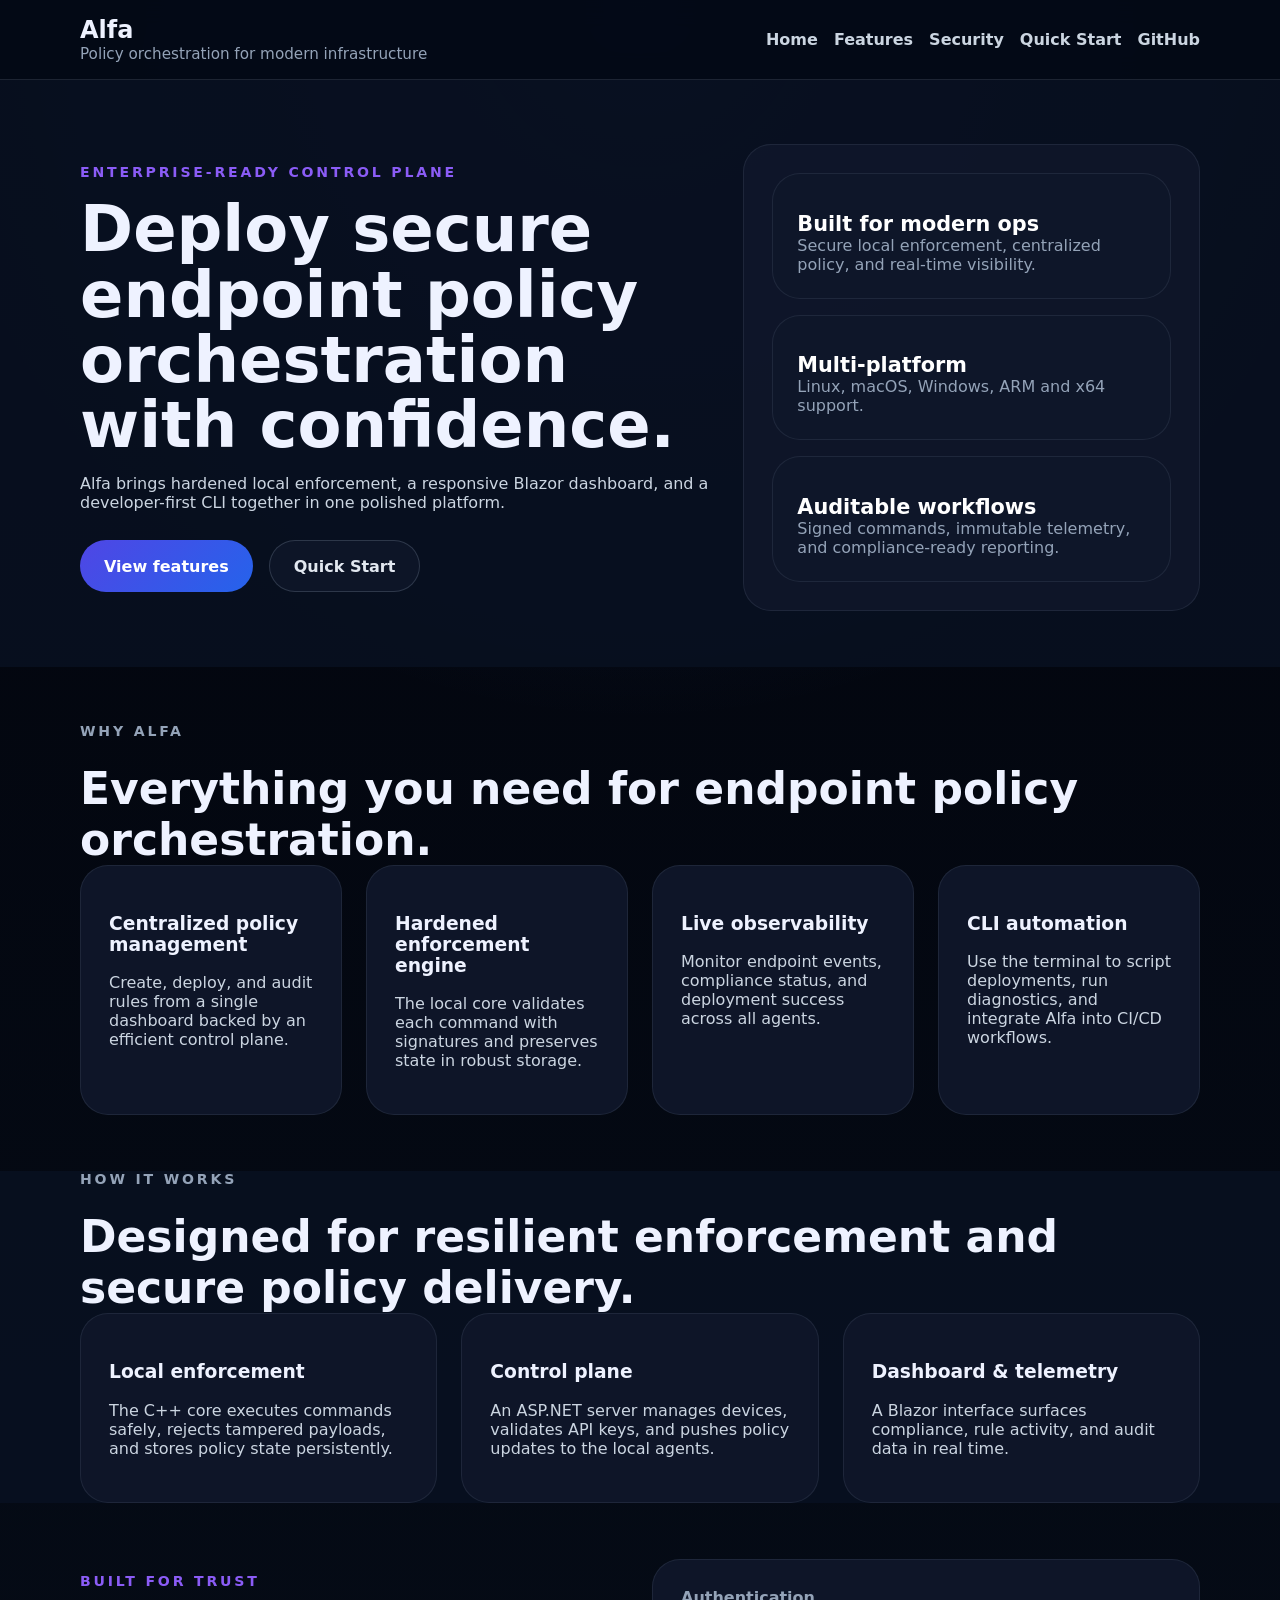
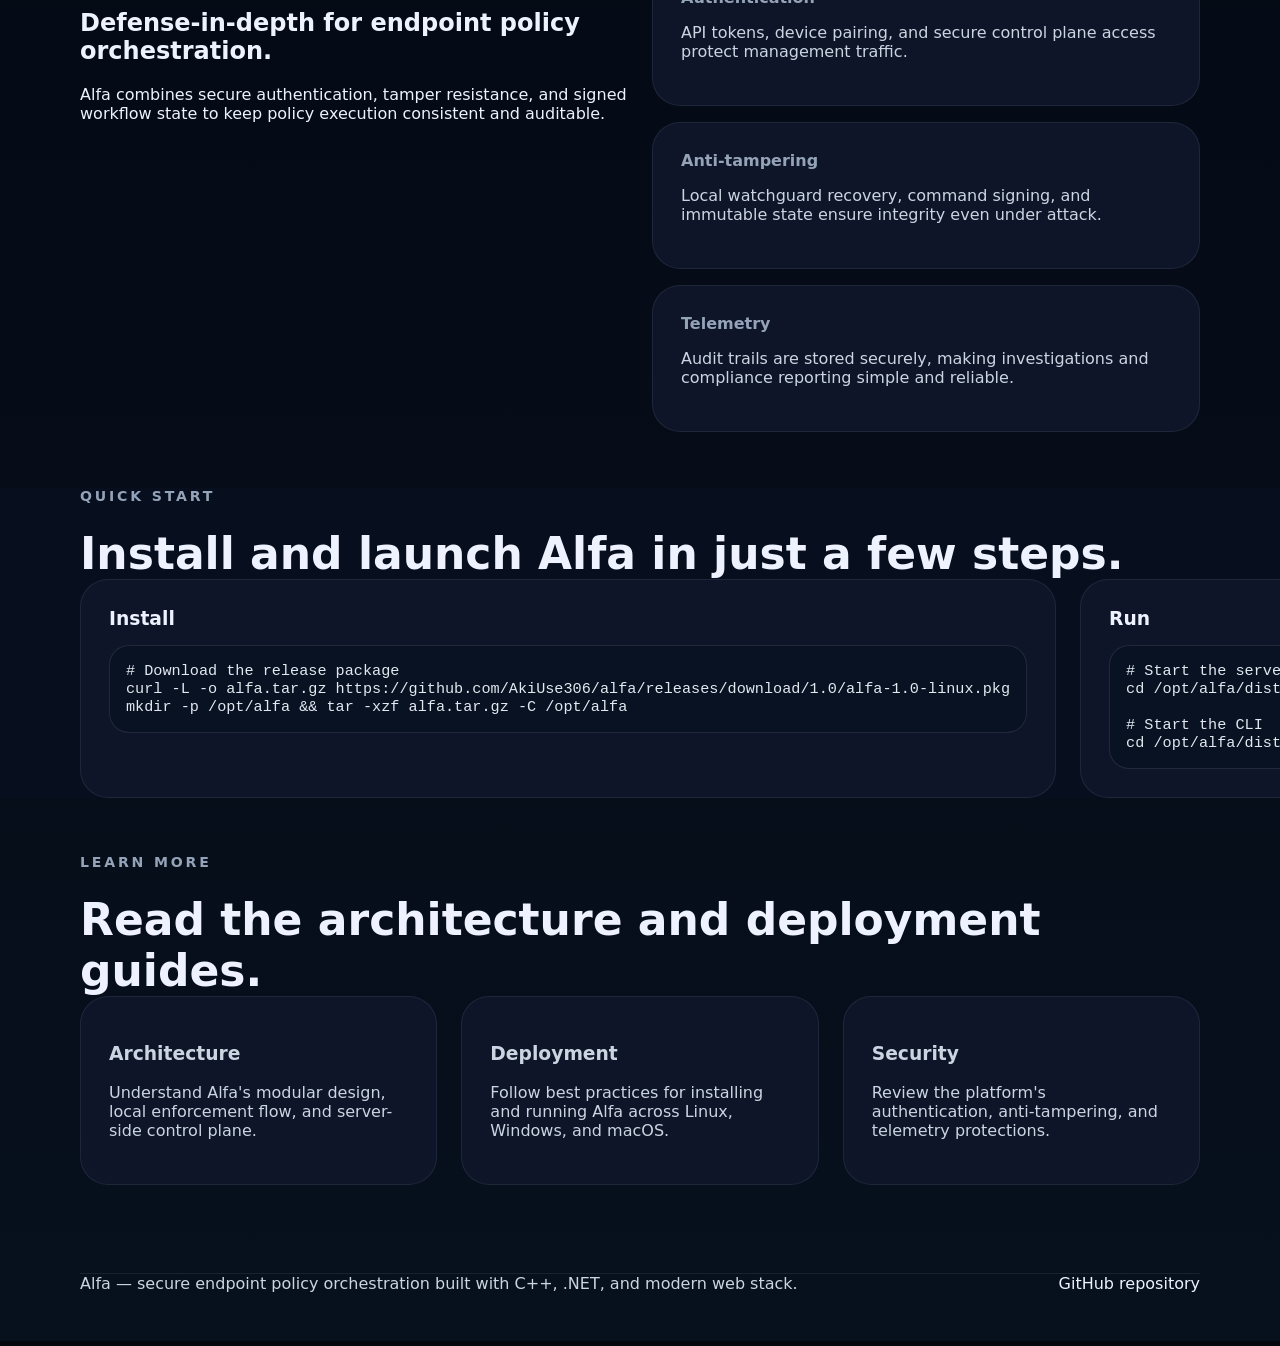
==== commit 0710f01a: "Mirror Razor site content with dedicated static Pages for Features, Security, and Quick Start" ====
--- a/docs/index.html
+++ b/docs/index.html
@@ -15,10 +15,10 @@
         <span>Policy orchestration for modern infrastructure</span>
       </div>
       <nav class="site-nav">
-        <a href="#features">Features</a>
-        <a href="#security">Security</a>
-        <a href="#quickstart">Quick Start</a>
-        <a href="#learn-more">Learn</a>
+        <a href="./index.html">Home</a>
+        <a href="./features.html">Features</a>
+        <a href="./security.html">Security</a>
+        <a href="./quickstart.html">Quick Start</a>
         <a href="https://github.com/AkiUse306/alfa" target="_blank" rel="noopener noreferrer">GitHub</a>
       </nav>
     </div>
@@ -32,8 +32,8 @@
           <h1>Deploy secure endpoint policy orchestration with confidence.</h1>
           <p>Alfa brings hardened local enforcement, a responsive Blazor dashboard, and a developer-first CLI together in one polished platform.</p>
           <div class="hero-actions">
-            <a class="button button-primary" href="https://github.com/AkiUse306/alfa/releases/tag/1.0" target="_blank" rel="noopener noreferrer">Download release</a>
-            <a class="button button-secondary" href="./architecture.md">Explore docs</a>
+            <a class="button button-primary" href="./features.html">View features</a>
+            <a class="button button-secondary" href="./quickstart.html">Quick Start</a>
           </div>
         </div>
 
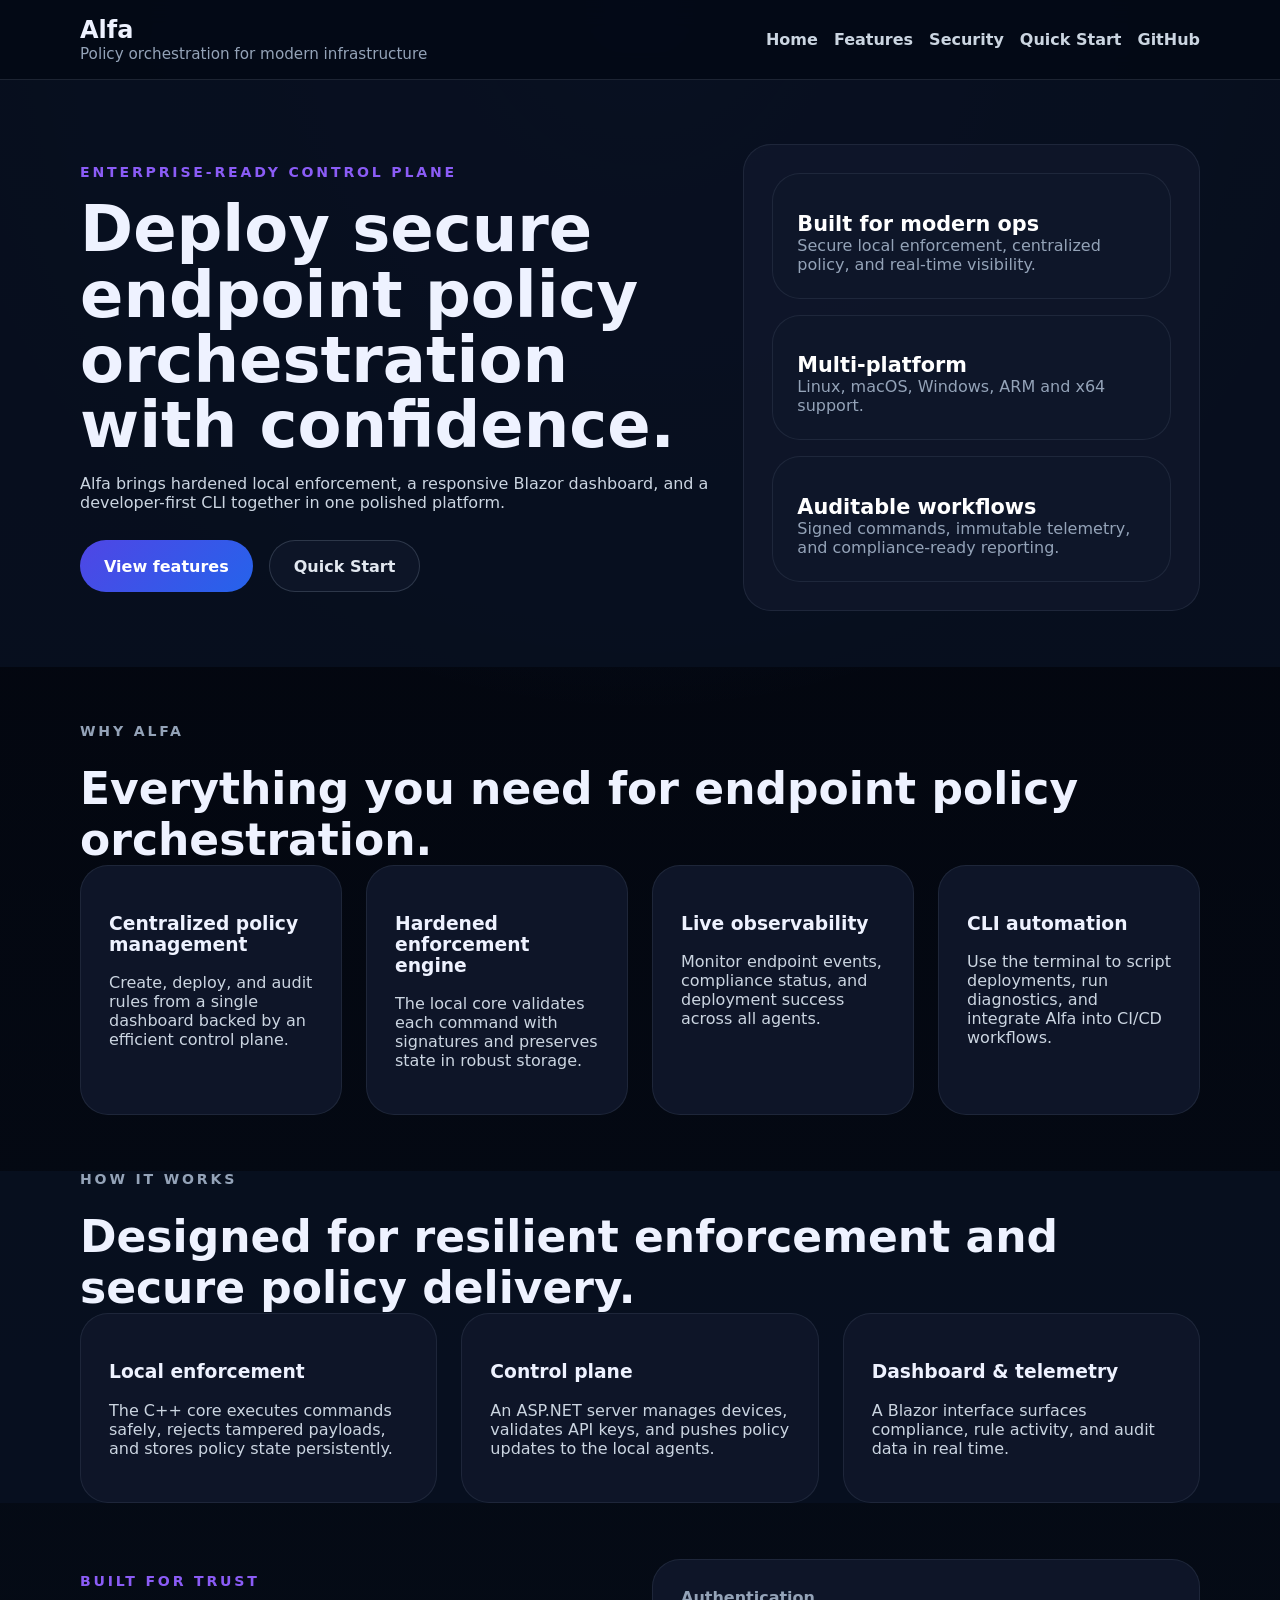
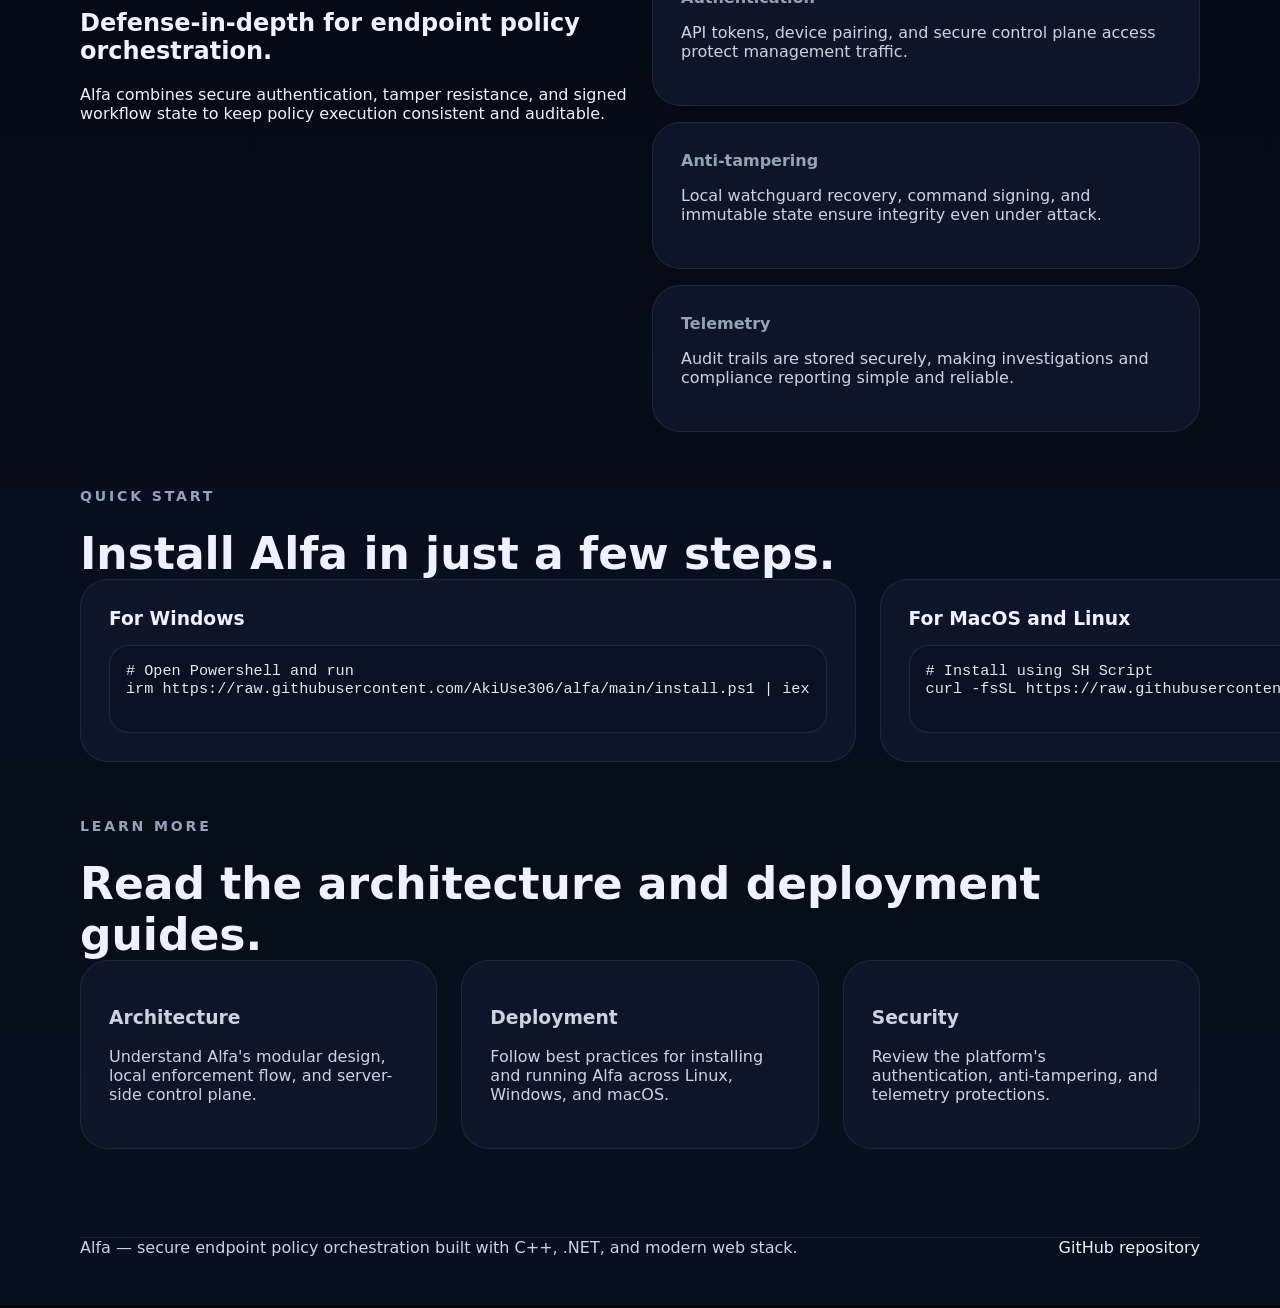
==== commit 82715893: "Update index.html" ====
--- a/docs/index.html
+++ b/docs/index.html
@@ -127,22 +127,20 @@
     <section id="quickstart" class="section-primary">
       <div class="container section-header">
         <p class="eyebrow">Quick start</p>
-        <h2>Install and launch Alfa in just a few steps.</h2>
+        <h2>Install Alfa in just a few steps.</h2>
       </div>
       <div class="container code-grid">
         <div class="code-panel">
-          <h3>Install</h3>
-          <pre><code># Download the release package
-curl -L -o alfa.tar.gz https://github.com/AkiUse306/alfa/releases/download/1.0/alfa-1.0-linux.pkg
-mkdir -p /opt/alfa && tar -xzf alfa.tar.gz -C /opt/alfa</code></pre>
+          <h3>For Windows</h3>
+          <pre><code># Open Powershell and run
+irm https://raw.githubusercontent.com/AkiUse306/alfa/main/install.ps1 | iex
+          </code></pre>
         </div>
         <div class="code-panel">
-          <h3>Run</h3>
-          <pre><code># Start the server
-cd /opt/alfa/dist/server && dotnet Alfa.Server.dll
-
-# Start the CLI
-cd /opt/alfa/dist/cli && dotnet Alfa.Cli.dll --help</code></pre>
+          <h3>For MacOS and Linux</h3>
+          <pre><code># Install using SH Script
+curl -fsSL https://raw.githubusercontent.com/AkiUse306/alfa/main/install.sh | sh
+          </code></pre>
         </div>
       </div>
     </section>
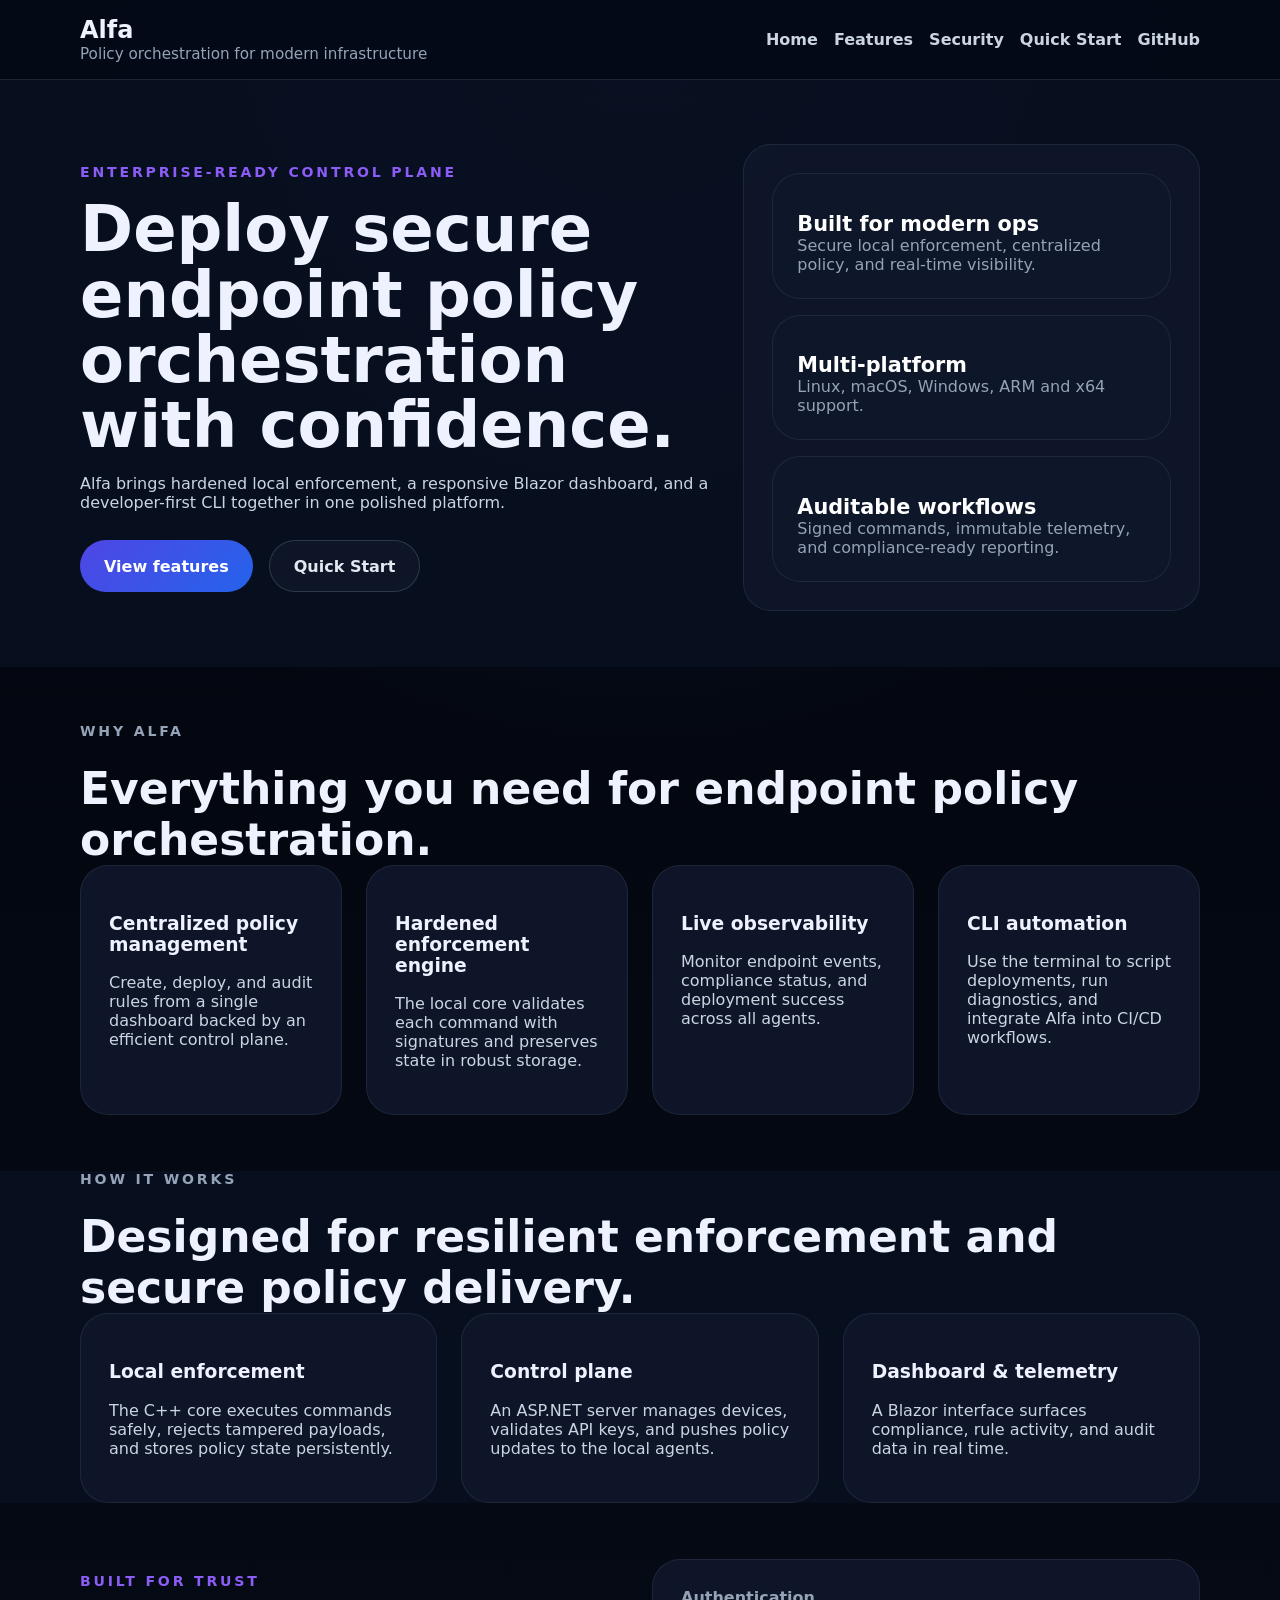
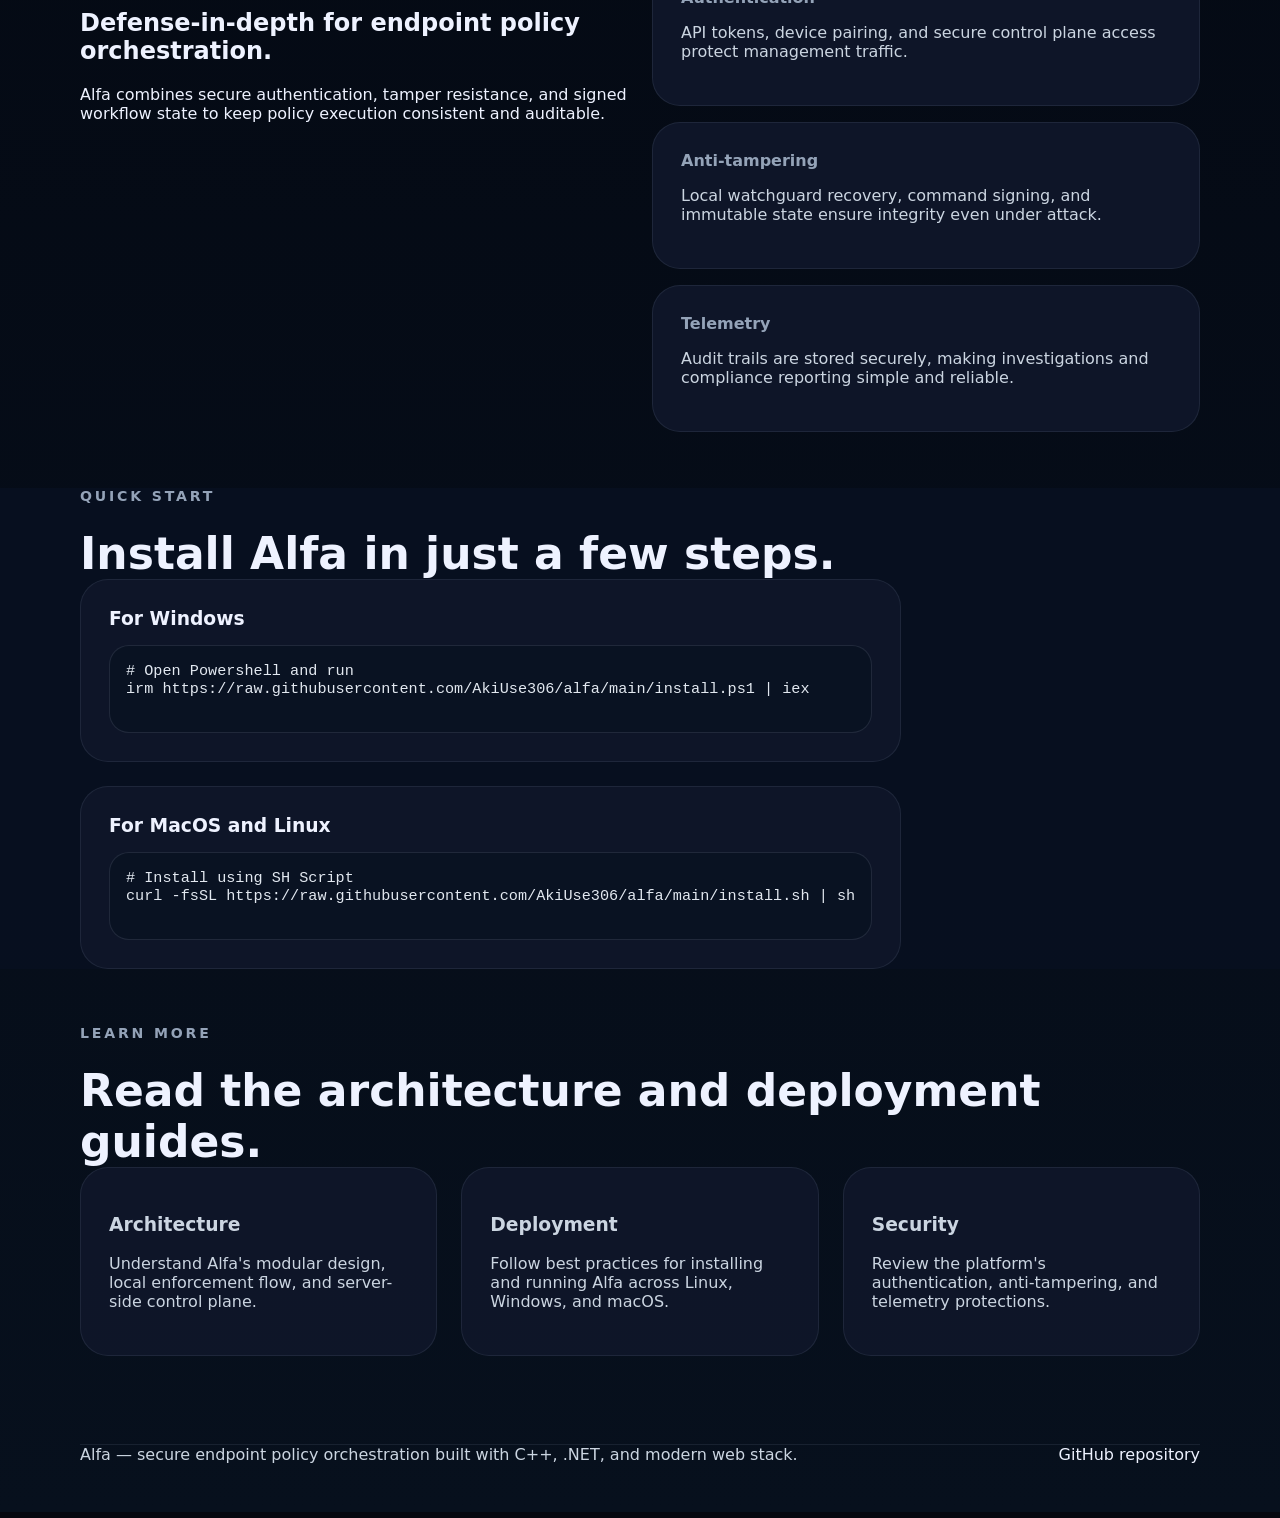
==== commit ed6c94bd: "Add line break after Windows installation instructions Added a line break after the Windows instruct" ====
--- a/docs/index.html
+++ b/docs/index.html
@@ -135,7 +135,7 @@
           <pre><code># Open Powershell and run
 irm https://raw.githubusercontent.com/AkiUse306/alfa/main/install.ps1 | iex
           </code></pre>
-        </div>
+        </div></br>
         <div class="code-panel">
           <h3>For MacOS and Linux</h3>
           <pre><code># Install using SH Script
